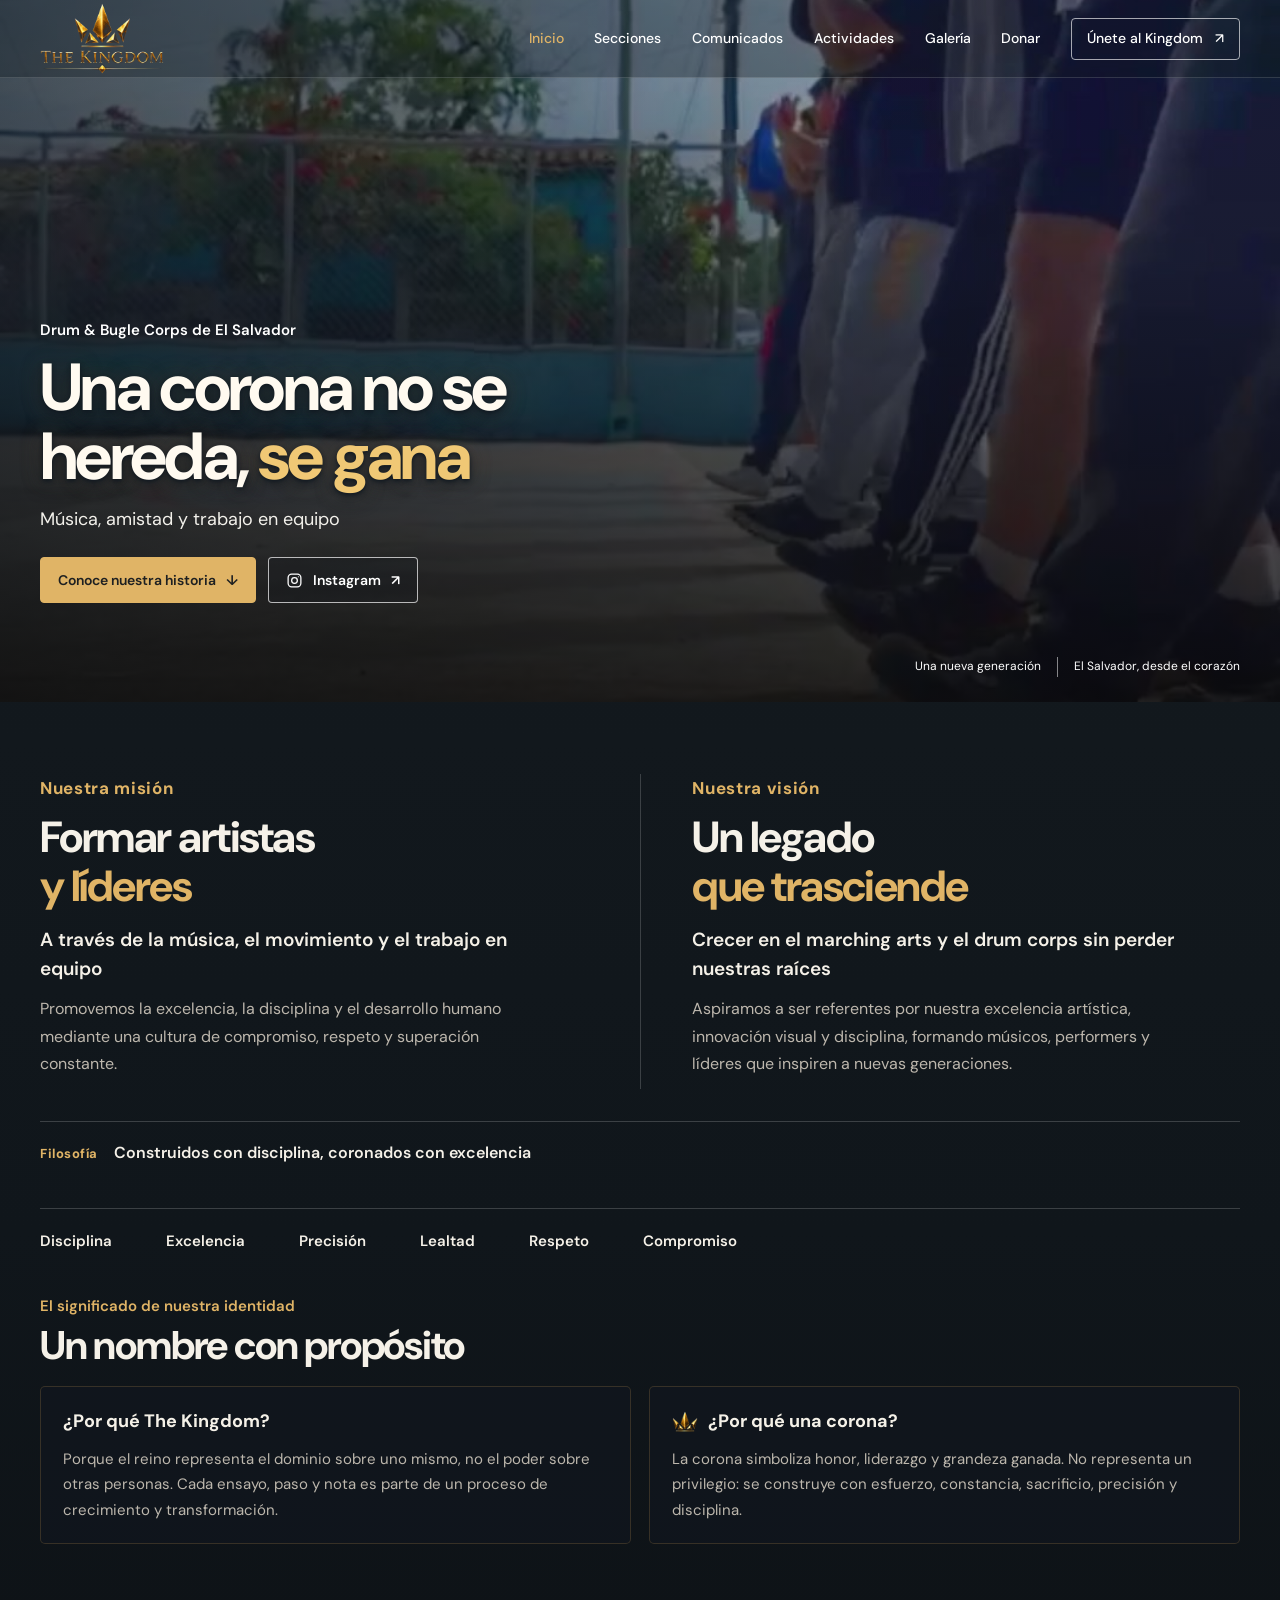
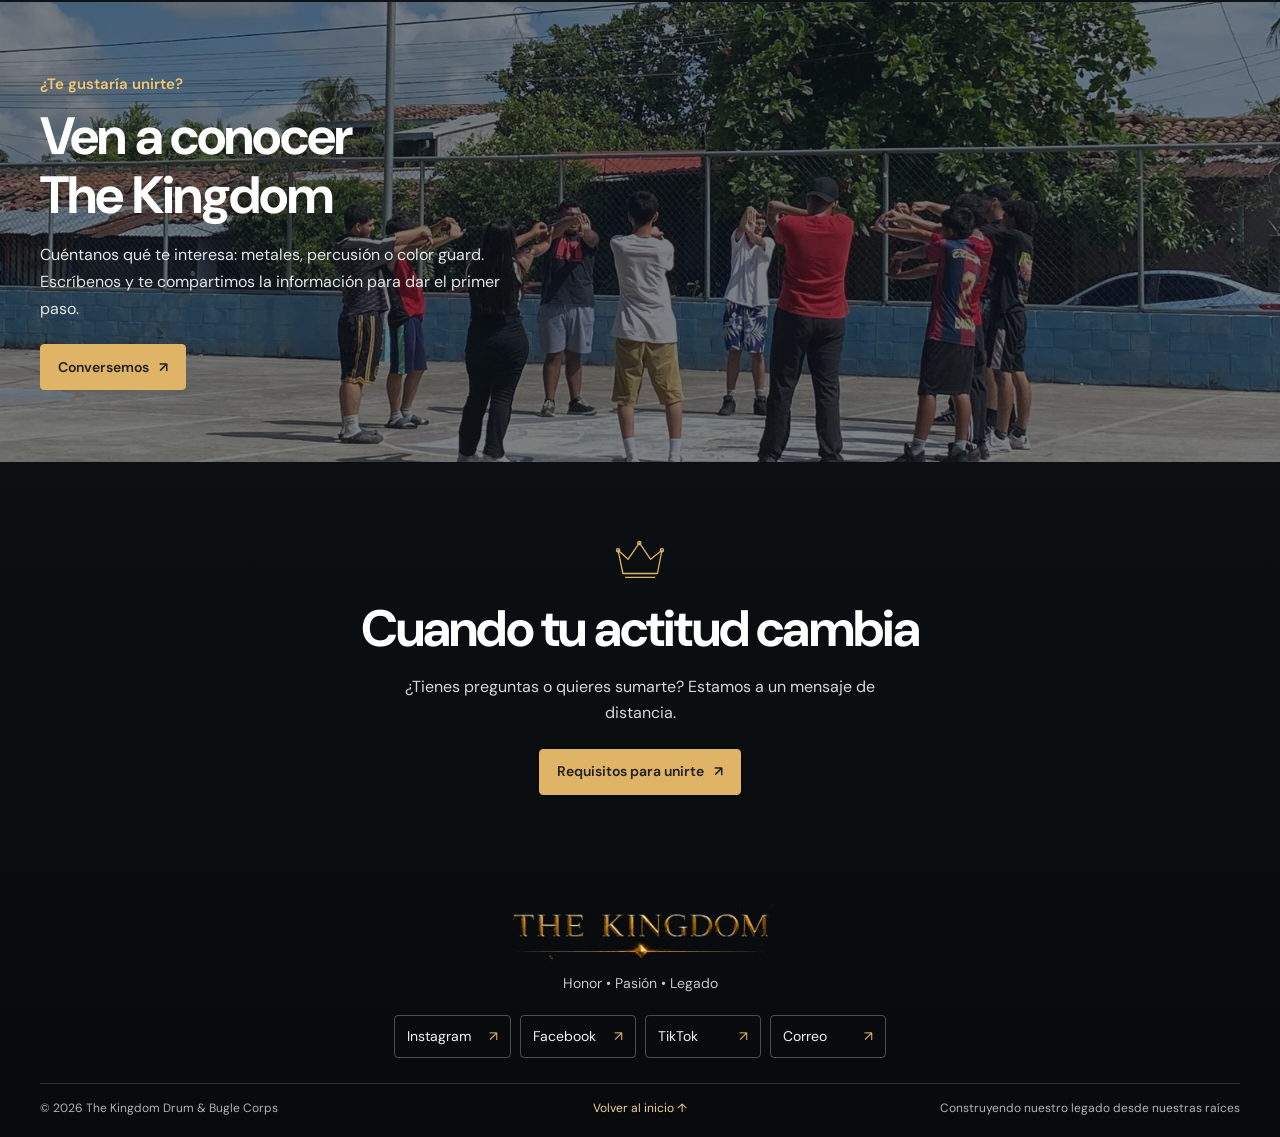
==== index.html @ 38c1a3c1 "Refine homepage mission section and footer alignment" ====
<!doctype html>
<html lang="es">
  <head>
    <meta charset="UTF-8" />
    <meta name="viewport" content="width=device-width, initial-scale=1.0" />
    <meta name="theme-color" content="#111519" />
    <meta name="description" content="The Kingdom Drum & Bugle Corps de El Salvador. Música, disciplina y corazón. Conoce nuestras secciones y únete al movimiento." />
    <title>THE KINGDOM I OFICIAL</title>
    <link rel="canonical" href="https://crech23.github.io/the-kingdom-web/" />
    <meta property="og:type" content="website" />
    <meta property="og:locale" content="es_SV" />
    <meta property="og:site_name" content="THE KINGDOM I OFICIAL" />
    <meta property="og:title" content="THE KINGDOM I OFICIAL" />
    <meta property="og:description" content="The Kingdom Drum &amp; Bugle Corps de El Salvador. Música, disciplina y corazón." />
    <meta property="og:url" content="https://crech23.github.io/the-kingdom-web/" />
    <meta property="og:image" content="https://crech23.github.io/the-kingdom-web/public/images/social-preview.png" />
    <meta property="og:image:width" content="1200" />
    <meta property="og:image:height" content="630" />
    <meta property="og:image:type" content="image/png" />
    <meta property="og:image:alt" content="Logotipo dorado de The Kingdom con su corona" />
    <meta name="twitter:card" content="summary_large_image" />
    <meta name="twitter:title" content="THE KINGDOM I OFICIAL" />
    <meta name="twitter:description" content="The Kingdom Drum &amp; Bugle Corps de El Salvador. Música, disciplina y corazón." />
    <meta name="twitter:image" content="https://crech23.github.io/the-kingdom-web/public/images/social-preview.png" />
    <meta name="twitter:image:alt" content="Logotipo dorado de The Kingdom con su corona" />
    <link rel="preconnect" href="https://fonts.googleapis.com" />
    <link rel="preconnect" href="https://fonts.gstatic.com" crossorigin />
    <link href="https://fonts.googleapis.com/css2?family=DM+Sans:wght@400;500;600;700&display=swap" rel="stylesheet" />
    <link rel="icon" type="image/png" href="public/images/crown-menu-icon.png" />
    <link rel="stylesheet" href="styles.css?v=communications-activities-20261028" />
    <script src="script.js?v=communications-activities-20261028" defer></script>
  </head>
  <body>
    <a class="skip-link" href="#contenido">Saltar al contenido</a>
    <header class="site-header">
      <a class="brand" href="#inicio" aria-label="The Kingdom, inicio">
        <img src="public/images/kingdom-crest.png" alt="Logotipo de The Kingdom con corona dorada" />
      </a>
      <button class="menu-toggle" aria-label="Abrir menú" aria-expanded="false" aria-controls="main-nav">
        <img class="menu-icon" src="public/images/crown-menu-icon.png" alt="" aria-hidden="true" />
      </button>
      <nav class="main-nav" id="main-nav" aria-label="Navegación principal">
        <a href="index.html#inicio" aria-current="page">Inicio</a>
        <a href="secciones.html">Secciones</a>
        <a href="comunicados.html">Comunicados</a>
        <a href="actividades.html">Actividades</a>
        <a href="galeria.html">Galería</a>
        <a href="donar.html">Donar</a>
        <a class="nav-cta" href="unete.html#requisitos">Únete al Kingdom <span aria-hidden="true">↗</span></a>
      </nav>
    </header>

    <main id="contenido">
      <section class="hero" id="inicio" aria-labelledby="hero-title">
        <div class="hero-image" role="img" aria-label="Integrantes de The Kingdom ensayando en formación"></div>
        <video class="hero-video" data-loop-video autoplay muted loop playsinline preload="auto" poster="public/media/tk-intro-poster.jpg" aria-hidden="true">
          <source src="public/media/tk-intro-background.mp4?v=intro-60fps-20261028" type="video/mp4" />
        </video>
        <div class="hero-shade"></div>
        <div class="hero-content">
          <p class="eyebrow">Drum &amp; Bugle Corps de El Salvador</p>
          <h1 id="hero-title">Una corona no se hereda, <span>se gana</span></h1>
          <p class="hero-copy">Música, amistad y trabajo en equipo</p>
          <div class="hero-actions">
            <a class="button button-gold" href="#esencia">Conoce nuestra historia <span aria-hidden="true">↓</span></a>
            <a class="button button-outline button-instagram" href="https://www.instagram.com/thekingdom_es/" target="_blank" rel="noopener noreferrer">
              <svg viewBox="0 0 24 24" aria-hidden="true"><rect x="3" y="3" width="18" height="18" rx="5"/><circle cx="12" cy="12" r="4"/><circle cx="17.5" cy="6.7" r=".8" class="icon-fill"/></svg>
              Instagram <span aria-hidden="true">↗</span>
            </a>
          </div>
        </div>
        <div class="hero-caption"><span>Una nueva generación</span><span>El Salvador, desde el corazón</span></div>
        <a class="scroll-cue" href="#esencia" aria-label="Desplazarse a nuestra esencia"><span></span></a>
      </section>

      <section class="intro section-pad" id="esencia">
        <div class="intro-grid mission-vision-grid">
          <article class="intro-text mission-panel">
            <p class="mission-label">Nuestra misión</p>
            <h2>Formar artistas<br /><span>y líderes</span></h2>
            <p class="lead">A través de la música, el movimiento y el trabajo en equipo</p>
            <p>Promovemos la excelencia, la disciplina y el desarrollo humano mediante una cultura de compromiso, respeto y superación constante.</p>
          </article>
          <article class="intro-text vision-panel">
            <p class="mission-label">Nuestra visión</p>
            <h2>Un legado<br /><span>que trasciende</span></h2>
            <p class="lead">Crecer en el marching arts y el drum corps sin perder nuestras raíces</p>
            <p>Aspiramos a ser referentes por nuestra excelencia artística, innovación visual y disciplina, formando músicos, performers y líderes que inspiren a nuevas generaciones.</p>
          </article>
        </div>
        <p class="intro-philosophy"><span>Filosofía</span> Construidos con disciplina, coronados con excelencia</p>
        <div class="values-strip" aria-label="Valores de The Kingdom">
          <div><strong>Disciplina</strong></div>
          <div><strong>Excelencia</strong></div>
          <div><strong>Precisión</strong></div>
          <div><strong>Lealtad</strong></div>
          <div><strong>Respeto</strong></div>
          <div><strong>Compromiso</strong></div>
        </div>
        <div class="meaning-section">
          <div class="meaning-heading">
            <p class="intro-kicker">El significado de nuestra identidad</p>
            <h2>Un nombre con propósito</h2>
          </div>
          <div class="meaning-grid">
            <article class="meaning-card">
              <h3>¿Por qué The Kingdom?</h3>
              <p>Porque el reino representa el dominio sobre uno mismo, no el poder sobre otras personas. Cada ensayo, paso y nota es parte de un proceso de crecimiento y transformación.</p>
            </article>
            <article class="meaning-card">
              <h3><img src="public/images/crown-menu-icon.png" alt="" aria-hidden="true" /> ¿Por qué una corona?</h3>
              <p>La corona simboliza honor, liderazgo y grandeza ganada. No representa un privilegio: se construye con esfuerzo, constancia, sacrificio, precisión y disciplina.</p>
            </article>
          </div>
        </div>
      </section>

      <section class="season section-pad" id="temporada">
        <div class="season-photo" role="img" aria-label="Integrantes de The Kingdom forman un círculo durante el calentamiento de un ensayo"></div>
        <div class="season-content">
          <p class="season-kicker">¿Te gustaría unirte?</p>
          <h2>Ven a conocer<br />The Kingdom</h2>
          <p>Cuéntanos qué te interesa: metales, percusión o color guard. Escríbenos y te compartimos la información para dar el primer paso.</p>
          <a class="button button-gold" href="https://mail.google.com/mail/?view=cm&amp;fs=1&amp;to=thekingdomdbc@gmail.com&amp;su=Quiero%20conocer%20The%20Kingdom">Conversemos <span aria-hidden="true">↗</span></a>
        </div>
      </section>

      <section class="contact section-pad" id="contacto">
        <svg class="contact-crown" viewBox="0 0 180 150" aria-hidden="true"><path d="M22 48 53 76 88 25l35 51 35-28-14 72H37Z"/><path d="M45 132h91"/><circle cx="22" cy="48" r="5"/><circle cx="88" cy="25" r="5"/><circle cx="158" cy="48" r="5"/></svg>
        <h2>Cuando tu actitud cambia</h2>
        <p>¿Tienes preguntas o quieres sumarte? Estamos a un mensaje de distancia.</p>
        <a class="button button-gold contact-button" href="unete.html">Requisitos para unirte <span aria-hidden="true">↗</span></a>
      </section>
    </main>

    <footer class="site-footer">
      <a class="footer-brand" href="#inicio"><img src="public/images/kingdom-wordmark.png" alt="The Kingdom" /></a>
      <p class="footer-motto">Honor • Pasión • Legado</p>
      <div class="social-links" aria-label="Redes sociales">
        <a class="social-button" href="https://www.instagram.com/thekingdom_es/" target="_blank" rel="noopener noreferrer" aria-label="Instagram de The Kingdom"><span>Instagram</span><span aria-hidden="true">↗</span></a>
        <a class="social-button" href="https://www.facebook.com/profile.php?id=61590365836751" target="_blank" rel="noopener noreferrer" aria-label="Facebook de The Kingdom"><span>Facebook</span><span aria-hidden="true">↗</span></a>
        <a class="social-button" href="https://www.tiktok.com/@the.kingdomc" target="_blank" rel="noopener noreferrer" aria-label="TikTok de The Kingdom"><span>TikTok</span><span aria-hidden="true">↗</span></a>
        <a class="social-button" href="https://mail.google.com/mail/?view=cm&amp;fs=1&amp;to=thekingdomdbc@gmail.com" aria-label="Enviar correo a The Kingdom"><span>Correo</span><span aria-hidden="true">↗</span></a>
      </div>
      <div class="footer-bottom"><span>© <span id="year">2026</span> The Kingdom Drum &amp; Bugle Corps</span><a href="#inicio">Volver al inicio ↑</a><span>Construyendo nuestro legado desde nuestras raíces</span></div>
    </footer>
  </body>
</html>
---- styles.css ----
:root {
  color-scheme: dark;
  --ink: #f5f1e8;
  --navy: #17232e;
  --paper: #10100f;
  --white: #1a1916;
  --gold: #c3954d;
  --gold-dark: #e0b466;
  --muted: #bdb7ad;
  --line: #ffffff2e;
  --body: 'DM Sans', Arial, sans-serif;
  --content: 1200px;
}

* { box-sizing: border-box; }
html { scroll-behavior: smooth; scroll-padding-top: 84px; }
body {
  margin: 0;
  overflow-x: hidden;
  background-color: #0d0d0c;
  background-image: url('public/images/crown-watermark.svg'), linear-gradient(to top, #080a0c 0%, #10161b 55%, #151b20 100%);
  background-repeat: no-repeat, no-repeat;
  background-position: center 48%, center;
  background-size: min(76vw, 780px) auto, 100% 100%;
  background-attachment: fixed, scroll;
  color: var(--ink);
  font: 400 16px/1.65 var(--body);
  -webkit-font-smoothing: antialiased;
}
a { color: inherit; text-decoration: none; }
img, video { display: block; max-width: 100%; }
button, a { -webkit-tap-highlight-color: transparent; }
a:focus-visible, button:focus-visible { outline: 3px solid var(--gold); outline-offset: 4px; }
.skip-link {
  position: absolute; z-index: 100; top: -60px; left: 16px;
  padding: 10px 14px; background: #e0b466; color: #171614;
}
.skip-link:focus { top: 12px; }
.visually-hidden {
  position: absolute; width: 1px; height: 1px; padding: 0; margin: -1px;
  overflow: hidden; clip: rect(0, 0, 0, 0); white-space: nowrap; border: 0;
}
.section-pad { padding-inline: max(24px, calc((100vw - var(--content)) / 2)); }

.site-header {
  position: fixed; z-index: 20; inset: 0 0 auto;
  min-height: 78px; display: flex; align-items: center; justify-content: space-between;
  gap: 28px; padding-inline: max(24px, calc((100vw - var(--content)) / 2));
  color: #fff; border-bottom: 1px solid #ffffff24; background: #10182055;
}
.brand, .footer-brand { display: block; flex: 0 0 auto; }
.brand { width: 124px; }
.footer-brand { width: 270px; max-width: 100%; }
.brand img, .footer-brand img { width: 100%; height: auto; }
@keyframes nav-slide-in {
  from { opacity: 0; filter: blur(2px); transform: translate3d(52px, 0, 0) scale(.99); }
  to { opacity: 1; filter: blur(0); transform: translate3d(0, 0, 0) scale(1); }
}
.main-nav {
  display: flex; align-items: center; gap: clamp(18px, 2.4vw, 32px);
}
.main-nav > a {
  font: 500 14px/1.4 var(--body); color: #fff;
  transition: color .18s ease;
  animation: nav-slide-in .78s cubic-bezier(.22, 1, .36, 1) both;
}
.main-nav > a:nth-child(1) { animation-delay: .42s; }
.main-nav > a:nth-child(2) { animation-delay: .35s; }
.main-nav > a:nth-child(3) { animation-delay: .28s; }
.main-nav > a:nth-child(4) { animation-delay: .21s; }
.main-nav > a:nth-child(5) { animation-delay: .14s; }
.main-nav > a:nth-child(6) { animation-delay: .07s; }
.main-nav > a:nth-child(7) { animation-delay: 0s; }
.main-nav > a:hover { color: #f1d19a; }
.main-nav > a[aria-current="page"] { color: var(--gold-dark); }
.main-nav .nav-cta {
  padding: 10px 15px; border: 1px solid #ffffffa0; border-radius: 4px;
  color: #fff; transition: background .18s ease, color .18s ease;
}
.main-nav .nav-cta:hover { color: #171614; background: #fff; }
.nav-cta span { margin-left: 8px; }
.menu-toggle { display: none; }

.hero {
  position: relative; display: flex; align-items: flex-end; overflow: hidden;
  height: min(78svh, 760px); min-height: 620px; background: #24313a;
  color: #fff; isolation: isolate;
}
.hero-image, .hero-video, .hero-shade { position: absolute; inset: 0; }
.hero-image {
  z-index: -3; background: url('public/media/tk-intro-poster.jpg') center 46% / cover no-repeat;
}
.hero-video { z-index: -2; width: 100%; height: 100%; object-fit: cover; object-position: center 46%; }
.hero-shade {
  z-index: -1;
  background: linear-gradient(to top, #090909dc 0%, #11192072 62%, #11192028 100%),
              linear-gradient(90deg, #1119209e 0%, transparent 82%);
}
.hero-content {
  width: min(var(--content), calc(100% - 48px)); margin: 0 auto 0;
  padding-bottom: clamp(76px, 11vh, 108px); position: relative;
}
.eyebrow, .intro-kicker, .season-kicker {
  margin: 0 0 12px; font-size: 15px; line-height: 1.4; font-weight: 600;
}
.hero h1 {
  max-width: 660px; margin: 0 0 15px; font-size: clamp(46px, 5.2vw, 74px);
  font-weight: 700; line-height: 1.04; letter-spacing: -.04em;
  color: #fffaf0;
  text-shadow: 0 2px 4px #101820, 0 5px 18px #101820d9, 0 0 24px #c3954d35;
}
.hero h1 span { color: #f0c875; }
.hero-copy { max-width: 460px; margin: 0 0 24px; font-size: 18px; line-height: 1.5; color: #f3f1eb; }
.hero-actions { display: flex; align-items: center; flex-wrap: wrap; gap: 12px; }
.button {
  min-height: 46px; display: inline-flex; align-items: center; justify-content: center;
  gap: 10px; padding: 11px 17px; border: 1px solid transparent; border-radius: 4px;
  font: 600 14px/1.2 var(--body); transition: background .18s ease, color .18s ease, border-color .18s ease;
}
.button-gold { color: #1e2021; background: #e0b466; border-color: #e0b466; }
.button-gold:hover { background: #f0ca82; border-color: #f0ca82; }
.button-outline { color: #fff; border-color: #ffffffb0; background: #10182032; }
.button-outline:hover { color: #171614; background: #fff; border-color: #fff; }
.button svg { width: 17px; height: 17px; fill: none; stroke: currentColor; stroke-width: 1.8; stroke-linecap: round; stroke-linejoin: round; }
.button .icon-fill { fill: currentColor; stroke: none; }
.hero-caption {
  position: absolute; right: max(24px, calc((100vw - var(--content)) / 2)); bottom: 25px;
  display: flex; gap: 16px; color: #fff; font-size: 12px;
}
.hero-caption span + span { padding-left: 16px; border-left: 1px solid #ffffff80; }
.scroll-cue { display: none; }

.intro { padding-block: 72px 58px; background: transparent; color: var(--ink); }
.intro-kicker { color: var(--gold-dark); }
.intro-grid.mission-vision-grid {
  grid-template-columns: repeat(2, minmax(0, 1fr)); gap: 0; align-items: start;
  margin-top: 0;
}
.mission-vision-grid .intro-text { max-width: 560px; }
.mission-vision-grid .intro-text:first-child { padding-right: clamp(22px, 4vw, 54px); }
.mission-vision-grid .intro-text + .intro-text {
  padding-left: clamp(22px, 4vw, 54px); border-left: 1px solid var(--line);
}
.intro-text .mission-label {
  margin: 0 0 10px; color: var(--gold-dark); font-size: 17px;
  font-weight: 700; letter-spacing: .04em;
}
.intro .mission-vision-grid h2 {
  margin: 0 0 16px; font-size: clamp(32px, 3.4vw, 46px);
  font-weight: 700; line-height: 1.12; letter-spacing: -.035em;
}
.intro .mission-vision-grid h2 span { color: var(--gold-dark); }
.intro-philosophy {
  max-width: var(--content); margin: 32px auto 0; padding-top: 18px;
  border-top: 1px solid var(--line); color: var(--ink); font-size: 16px; font-weight: 600;
}
.intro-philosophy span {
  margin-right: 12px; color: var(--gold-dark); font-size: 13px;
  font-weight: 700; letter-spacing: .04em;
}
.intro-grid {
  max-width: var(--content); margin: 16px auto 0; display: grid;
  grid-template-columns: 1.1fr .9fr; align-items: center; gap: clamp(36px, 7vw, 92px);
}
.intro h2, .section-heading h2, .season h2, .contact h2 {
  margin: 0; font-size: clamp(34px, 4.1vw, 54px); font-weight: 700;
  line-height: 1.12; letter-spacing: -.035em;
}
.intro h2 span { color: var(--gold-dark); }
.intro-text { max-width: 510px; }
.intro-text p { margin: 0 0 12px; color: var(--muted); font-size: 16px; line-height: 1.7; }
.intro-text p.lead { color: var(--ink); font-size: 19px; font-weight: 600; line-height: 1.5; }
.underlined-link {
  display: inline-flex; gap: 12px; margin-top: 7px; padding-bottom: 4px;
  color: var(--gold-dark); border-bottom: 1px solid #c3954d70; font-size: 14px; font-weight: 600;
}
.values-strip {
  max-width: var(--content); margin: 42px auto 0; padding-top: 20px;
  display: flex; flex-wrap: wrap; gap: 14px 54px; border-top: 1px solid var(--line);
}
.values-strip div { display: flex; align-items: center; }
.values-strip strong { font-size: 15px; font-weight: 600; }

.meaning-section { max-width: var(--content); margin: 42px auto 0; }
.meaning-heading { margin-bottom: 18px; }
.meaning-heading .intro-kicker { margin-bottom: 5px; }
.meaning-heading h2 { margin: 0; font-size: clamp(28px, 3.2vw, 40px); line-height: 1.15; letter-spacing: -.03em; }
.meaning-grid { display: grid; grid-template-columns: repeat(2, minmax(0, 1fr)); gap: 18px; }
.meaning-card {
  min-width: 0; padding: 20px 22px; border: 1px solid #c3954d38;
  border-radius: 5px; background: #11182088;
}
.meaning-card h3 { margin: 0 0 10px; display: flex; align-items: center; gap: 10px; font-size: 18px; }
.meaning-card h3 img { width: 26px; height: 24px; object-fit: contain; }
.meaning-card p { margin: 0; color: var(--muted); font-size: 15px; line-height: 1.7; }

.feature-section { padding-block: 72px 84px; background: transparent; color: var(--ink); }
main.page-interior { padding-top: 78px; }
.section-heading {
  max-width: var(--content); margin: 0 auto 30px; display: flex;
  align-items: end; justify-content: space-between; gap: 40px;
}
.section-heading h2 { color: var(--ink); }
.section-heading h1 {
  margin: 0; color: var(--ink); font-size: clamp(36px, 4.6vw, 58px);
  line-height: 1.08; letter-spacing: -.04em;
}
.section-heading > p { max-width: 430px; margin: 0; color: var(--muted); font-size: 16px; line-height: 1.65; }
.feature-grid {
  max-width: var(--content); margin: 0 auto; display: grid;
  grid-template-columns: repeat(3, minmax(0, 1fr)); gap: 22px; align-items: start;
}
.feature-card {
  min-width: 0; overflow: hidden;
  background: #151513;
  border: 1px solid #c3954d38; border-radius: 5px;
}
.feature-card img { width: 100%; height: auto; aspect-ratio: 1.25; object-fit: cover; }
.feature-card-short img { aspect-ratio: 1.25; }
.feature-card-tall img { object-position: center 66%; }
.feature-card-short img { object-position: center 36%; }
.feature-card-metal img { object-position: center 30%; }
.card-content { padding: 16px 18px 20px; }
.card-label { color: var(--gold-dark); font-size: 14px; font-weight: 700; }
.card-content p { margin: 5px 0 0; color: var(--muted); font-size: 15px; line-height: 1.55; }
.announcement-card {
  max-width: var(--content); margin: 0 auto; padding: clamp(24px, 4vw, 42px);
  display: flex; align-items: center; justify-content: space-between; gap: 28px;
  border: 1px solid #c3954d62; border-radius: 5px;
  background: linear-gradient(135deg, #1a1c1dce, #111519ed);
}
.announcement-card h2 { margin: 0 0 10px; font-size: clamp(24px, 3vw, 32px); line-height: 1.2; }
.announcement-card p:not(.intro-kicker) { max-width: 650px; margin: 0; color: var(--muted); line-height: 1.7; }
.announcement-actions { display: flex; flex: 0 0 auto; flex-wrap: wrap; gap: 10px; }
.activity-cta {
  max-width: var(--content); margin: 30px auto 0; padding-top: 22px;
  display: flex; align-items: center; justify-content: space-between; gap: 20px;
  border-top: 1px solid var(--line);
}
.activity-cta .intro-kicker { margin: 0; }

.season {
  position: relative; min-height: 460px; display: flex; align-items: center;
  overflow: hidden; background: transparent; color: #fff;
}
.season-photo {
  position: absolute; inset: 0;
  background: linear-gradient(#1118208c, #1118208c),
              url('public/media/ensayo-circulo.webp') center 62% / cover no-repeat;
}
.season-content { position: relative; width: min(var(--content), 100%); margin: auto; padding-block: 72px; }
.season-kicker { color: #f0c875; }
.season h2 { max-width: 650px; color: #fff; }
.season-content > p:not(.season-kicker) { max-width: 500px; margin: 16px 0 22px; color: #e3e6e6; font-size: 16px; line-height: 1.7; }

.gallery-section { padding-block: 72px 86px; background: transparent; color: var(--ink); }
.gallery-heading { align-items: end; }
.gallery-links { display: flex; flex-wrap: wrap; gap: 10px; }
.gallery-link { color: var(--ink); border-color: #ffffff70; background: #09090920; }
.gallery-link:hover { color: #171614; background: #e0b466; border-color: #e0b466; }
.gallery-grid {
  max-width: var(--content); margin: 0 auto; display: grid;
  grid-template-columns: repeat(4, minmax(0, 1fr)); gap: 22px;
}
.gallery-item { min-width: 0; margin: 0; }
.gallery-item img, .gallery-item video {
  width: 100%; aspect-ratio: 4 / 5; object-fit: cover; background: #dedbd4;
}
.media-link { position: relative; display: block; overflow: hidden; border-radius: 4px; }
.media-link img, .media-link video {
  transition: transform .65s cubic-bezier(.22, 1, .36, 1);
}
.media-link:hover img, .media-link:hover video { transform: scale(1.035); }
.media-platform {
  position: absolute; left: 12px; bottom: 12px; padding: 6px 9px;
  border-radius: 3px; color: #fff; background: #17232edc; font-size: 12px; font-weight: 600;
}
.gallery-item figcaption { margin-top: 10px; color: var(--muted); font-size: 14px; }
.gallery-item figcaption a { display: flex; justify-content: space-between; gap: 8px; }
.gallery-item figcaption span { color: var(--gold-dark); white-space: nowrap; }

.donation {
  padding-block: 72px 84px;
  color: var(--ink);
}
.donation-heading { align-items: end; }
.donation-heading .intro-kicker { margin-bottom: 8px; }
.donation-heading h2 { max-width: 650px; }
.donation-heading > p { margin-bottom: 4px; }
.donation-card {
  max-width: var(--content); margin: 0 auto; padding: clamp(22px, 4vw, 40px);
  display: grid; grid-template-columns: 1fr .9fr; gap: clamp(28px, 5vw, 64px);
  border: 1px solid #c3954d62; border-radius: 6px;
  background: linear-gradient(135deg, #1a1c1dce, #111519ed);
}
.donation-message h3 { margin: 0 0 12px; font-size: 21px; }
.donation-message p { margin: 0 0 18px; color: var(--muted); line-height: 1.7; }
.donation-actions { display: flex; flex-wrap: wrap; gap: 10px; margin-top: 18px; }
.donation-actions .button { flex: 1 1 190px; }
.donation-email { margin-top: 0; }
.donation-disclosure { margin: 18px 0; border-top: 1px solid var(--line); }
.donation-disclosure summary {
  display: flex; align-items: center; justify-content: space-between; gap: 16px;
  padding: 14px 0; color: var(--gold-dark); font-weight: 700; cursor: pointer; list-style: none;
}
.donation-disclosure summary::-webkit-details-marker { display: none; }
.donation-disclosure summary::after { content: '+'; font-size: 22px; line-height: 1; }
.donation-disclosure[open] summary::after { content: '−'; }
.donation-details { margin: 0; display: grid; gap: 12px; }
.donation-details > div {
  min-width: 0; display: grid; grid-template-columns: minmax(100px, .75fr) 1.25fr;
  align-items: center; gap: 10px; padding-bottom: 12px; border-bottom: 1px solid var(--line);
}
.donation-details dt { color: var(--muted); font-size: 14px; }
.donation-details dd { margin: 0; color: var(--ink); font-weight: 600; overflow-wrap: anywhere; }
.donation-details .donation-account-row { grid-template-columns: 1fr auto; }
.donation-account-row dt { grid-column: 1 / -1; }
.donation-account-row dd { font-size: clamp(19px, 2.2vw, 25px); letter-spacing: .06em; }
.copy-account { min-height: 40px; padding: 9px 12px; font-size: 13px; cursor: pointer; }
.copy-feedback { min-height: 20px; grid-column: 1 / -1; margin: -5px 0 0; color: var(--gold-dark); font-size: 13px; }

.moments { max-width: var(--content); margin: 72px auto 0; }
.moments-heading { margin-inline: 0; }
.moments-heading .intro-kicker { margin-bottom: 8px; }
.moments-grid {
  display: grid;
  grid-template-columns: repeat(3, minmax(0, 1fr));
  gap: 18px;
}
.moments-grid .moment,
.moments-grid .moment-wide,
.moments-grid .moment-cta {
  min-width: 0;
  grid-column: span 1;
  grid-row: auto;
  aspect-ratio: 4 / 5;
}
.moments-grid .moment .media-link { height: 100%; }
.moments-grid .moment img, .moments-grid .moment video {
  width: 100%; height: 100%; aspect-ratio: auto; object-fit: cover; background: #151513;
}
.moment-cta {
  display: flex; flex-direction: column; justify-content: center; align-items: flex-start;
  padding: clamp(20px, 2.4vw, 30px); border: 1px solid #c3954d62; border-radius: 5px;
  background: linear-gradient(145deg, #221c12ee, #111519f2);
}
.moment-cta .intro-kicker { margin-bottom: 8px; }
.moment-cta h3 { margin: 0 0 12px; font-size: clamp(22px, 2.4vw, 28px); line-height: 1.2; letter-spacing: -.02em; }
.moment-cta p:not(.intro-kicker) { margin: 0 0 20px; color: var(--muted); font-size: 15px; line-height: 1.65; }
.media-link[data-lightbox] { cursor: zoom-in; }

.lightbox {
  width: 100%; height: 100%; max-width: none; max-height: none; margin: 0; padding: 0;
  border: 0; background: transparent; color: #fff;
}
.lightbox[open] { display: flex; align-items: center; justify-content: center; }
.lightbox::backdrop { background: #07090bf0; }
.lightbox-figure { margin: 0; padding: 64px 72px 56px; max-width: 100%; text-align: center; }
.lightbox-figure img, .lightbox-figure video {
  max-width: min(92vw, 1200px); max-height: calc(100svh - 150px);
  width: auto; height: auto; margin: 0 auto; border-radius: 4px; background: #000;
}
.lightbox-caption { margin: 14px 0 0; color: var(--muted); font-size: 14px; }
.lightbox-count { color: var(--gold-dark); font-weight: 600; margin-right: 10px; }
.lightbox-btn {
  position: absolute; width: 46px; height: 46px; display: flex; align-items: center; justify-content: center;
  padding: 0; border: 1px solid #ffffff60; border-radius: 4px; color: #fff; background: #10182090;
  font: 500 22px/1 var(--body); cursor: pointer; transition: background .18s ease, color .18s ease;
}
.lightbox-btn:hover { color: #171614; background: #e0b466; border-color: #e0b466; }
.lightbox-close { top: 16px; right: 16px; }
.lightbox-prev { left: 16px; top: 50%; margin-top: -23px; }
.lightbox-next { right: 16px; top: 50%; margin-top: -23px; }
.lightbox-solo .lightbox-prev, .lightbox-solo .lightbox-next { display: none; }
body.lightbox-open { overflow: hidden; }

.join-hero {
  min-height: 540px; display: flex; align-items: center; padding: 150px max(24px, calc((100vw - var(--content)) / 2)) 72px;
  color: #fff; background: linear-gradient(90deg, #0c1015e8 0%, #0c1015a8 58%, #0c101550 100%), url('public/images/hero.webp') center 48% / cover no-repeat;
}
.join-hero-content { width: min(var(--content), 100%); margin-inline: auto; }
.join-hero h1 { max-width: 780px; margin: 0 0 16px; font-size: clamp(48px, 6vw, 76px); line-height: 1.02; letter-spacing: -.045em; text-shadow: 0 3px 16px #000; }
.join-hero h1 span { color: #f0c875; }
.join-hero-content > p:not(.eyebrow) { max-width: 560px; margin: 0 0 24px; color: #f0eee8; font-size: 18px; }
.join-content { padding-block: 72px 84px; }
.join-heading { align-items: end; }
.join-grid { max-width: var(--content); margin: 0 auto; display: grid; grid-template-columns: repeat(2, minmax(0, 1fr)); gap: 20px; }
.join-card { padding: 26px; border: 1px solid #ffffff30; border-radius: 5px; background: #101519a8; }
.join-card-primary { border-color: #c3954d80; background: linear-gradient(145deg, #211c13a8, #111519d9); }
.join-label { margin: 0 0 8px; color: var(--gold-dark); font-size: 13px; font-weight: 700; letter-spacing: .05em; }
.join-card h3 { margin: 0 0 12px; color: var(--ink); font-size: 23px; line-height: 1.2; }
.join-card p:last-child { margin: 0; color: var(--muted); line-height: 1.7; }
.join-policies { max-width: var(--content); margin: 52px auto 0; padding-top: 28px; border-top: 1px solid var(--line); }
.join-policies > h2 { margin: 0 0 22px; color: var(--ink); font-size: clamp(30px, 3.4vw, 42px); line-height: 1.15; }
.policy-grid { display: grid; grid-template-columns: repeat(3, minmax(0, 1fr)); gap: 18px; }
.policy-grid article { padding: 20px; border-left: 2px solid var(--gold); background: #ffffff08; }
.policy-grid h3 { margin: 0 0 8px; font-size: 17px; }
.policy-grid p { margin: 0; color: var(--muted); font-size: 15px; line-height: 1.65; }
.join-next { max-width: var(--content); margin: 54px auto 0; padding: 30px; text-align: center; border: 1px solid #c3954d55; border-radius: 5px; background: linear-gradient(130deg, #1b1a16bd, #101519d9); }
.join-next h2 { margin: 0 0 8px; font-size: clamp(28px, 3.2vw, 38px); }
.join-next p { max-width: 640px; margin: 0 auto 20px; color: var(--muted); }

.contact {
  position: relative; overflow: hidden; padding-block: 72px 76px;
  text-align: center; color: #fff; background: transparent;
}
.contact-crown { width: 58px; height: 50px; display: block; margin: 0 auto 16px; fill: none; stroke: #e0b466; stroke-width: 4; stroke-linecap: round; stroke-linejoin: round; }
.contact h2 { max-width: 780px; margin: 0 auto 16px; color: #fff; font-size: clamp(34px, 4vw, 52px); }
.contact h2 span { color: #e0b466; }
.contact > p { max-width: 500px; margin: 0 auto; color: #d4d9dc; font-size: 16px; }
.contact-button { margin-top: 22px; }
.site-footer { padding: 34px max(24px, calc((100vw - var(--content)) / 2)) 18px; background: transparent; color: #e6e8e9; }
.footer-brand { width: 270px; margin-inline: auto; }
.footer-motto { margin: 8px 0 20px; color: #c4c8ca; font-size: 14px; text-align: center; }
.social-links { display: flex; flex-wrap: wrap; justify-content: center; gap: 9px; padding-bottom: 25px; }
.social-button {
  min-width: 116px; min-height: 42px; padding: 9px 12px; display: inline-flex;
  align-items: center; justify-content: space-between; gap: 18px;
  border: 1px solid #ffffff45; border-radius: 4px; color: #f3f3f0; font-size: 14px;
  transition: background .18s ease, border-color .18s ease;
}
.social-button:hover { background: #ffffff14; border-color: #ffffffa0; }
.social-button span + span { color: #e0b466; }
.footer-bottom {
  display: grid; grid-template-columns: minmax(0, 1fr) auto minmax(0, 1fr);
  align-items: center; gap: 10px 20px;
  padding-top: 15px; border-top: 1px solid #ffffff25; color: #aeb5b9; font-size: 12px;
}
.footer-bottom > :last-child { text-align: right; }
.footer-bottom a { color: #f1d19a; }
.reveal {
  opacity: 0;
  filter: blur(12px);
  transform: translate3d(0, 76px, 0) scale(.86);
  transition:
    opacity .9s cubic-bezier(.16, 1, .3, 1) var(--reveal-delay, 0ms),
    transform 1s cubic-bezier(.16, 1, .3, 1) var(--reveal-delay, 0ms),
    filter .85s cubic-bezier(.16, 1, .3, 1) var(--reveal-delay, 0ms);
}
.reveal.is-visible {
  opacity: 1;
  filter: blur(0);
  transform: translate3d(0, 0, 0) scale(1);
}
.feature-card.reveal,
.gallery-item.reveal,
.meaning-card.reveal,
.join-life-item.reveal {
  transform: perspective(1000px) translate3d(0, 84px, 0) rotateX(16deg) scale(.82);
  transform-origin: center bottom;
}
.feature-card.reveal.is-visible,
.gallery-item.reveal.is-visible,
.meaning-card.reveal.is-visible,
.join-life-item.reveal.is-visible {
  transform: perspective(1000px) translate3d(0, 0, 0) rotateX(0) scale(1);
}
.feature-card.reveal img,
.gallery-item.reveal img,
.gallery-item.reveal video,
.join-life-item.reveal img,
.join-life-item.reveal video {
  clip-path: inset(0 100% 0 0 round 4px);
  filter: saturate(.35) brightness(.58);
  transition:
    clip-path 1.1s cubic-bezier(.16, 1, .3, 1),
    filter .9s cubic-bezier(.16, 1, .3, 1);
}
.feature-card.reveal.is-visible img,
.gallery-item.reveal.is-visible img,
.gallery-item.reveal.is-visible video,
.join-life-item.reveal.is-visible img,
.join-life-item.reveal.is-visible video {
  clip-path: inset(0 0 0 0 round 4px);
  filter: saturate(1) brightness(1);
}
.gallery-item.reveal .media-platform,
.join-life-item.reveal .media-platform {
  opacity: 0;
  transform: translateY(12px);
  transition:
    opacity .45s cubic-bezier(.16, 1, .3, 1) .35s,
    transform .55s cubic-bezier(.16, 1, .3, 1) .35s;
}
.gallery-item.reveal.is-visible .media-platform,
.join-life-item.reveal.is-visible .media-platform {
  opacity: 1;
  transform: translateY(0);
}

@media (max-width: 900px) {
  .site-header { padding-inline: 24px; }
  .main-nav { gap: 15px; }
  .section-pad { padding-inline: 32px; }
  .season-content { width: auto; margin-inline: 0; }
  .gallery-grid, .feature-grid { gap: 16px; }
  .gallery-grid { grid-template-columns: repeat(2, minmax(0, 1fr)); }
  .moments { margin-top: 56px; }
  .moments-grid { grid-template-columns: repeat(2, minmax(0, 1fr)); gap: 16px; }
}
@media (max-width: 700px) {
  html { scroll-padding-top: 68px; }
  .site-header { min-height: 68px; padding-inline: 18px; }
  .brand { width: 106px; }
  .menu-toggle {
    width: 52px; height: 48px; display: flex; align-items: center; justify-content: center;
    padding: 5px; border: 1px solid #d5ad6780; border-radius: 6px;
    background: #101519c9; cursor: pointer; z-index: 2;
  }
  .menu-icon {
    width: 40px; height: 34px; object-fit: contain;
    filter: drop-shadow(0 0 5px #e0b46690);
    transition: transform .2s ease;
  }
  .menu-toggle[aria-expanded='true'] .menu-icon { transform: scale(.9) rotate(-6deg); }
  .main-nav {
    position: absolute; top: 68px; left: 0; right: 0; display: flex; flex-direction: column;
    align-items: stretch; gap: 0; padding: 0 20px; background: #17232ef5;
    max-height: 0; overflow: hidden; transition: max-height .25s ease, padding .25s ease;
  }
  .main-nav.is-open { max-height: 360px; padding: 8px 20px 18px; }
  .main-nav.is-open > a { animation: nav-slide-in .55s cubic-bezier(.22, 1, .36, 1) both; }
  .main-nav.is-open > a:nth-child(1) { animation-delay: .04s; }
  .main-nav.is-open > a:nth-child(2) { animation-delay: .08s; }
  .main-nav.is-open > a:nth-child(3) { animation-delay: .12s; }
  .main-nav.is-open > a:nth-child(4) { animation-delay: .16s; }
  .main-nav.is-open > a:nth-child(5) { animation-delay: .20s; }
  .main-nav.is-open > a:nth-child(6) { animation-delay: .24s; }
  .main-nav.is-open > a:nth-child(7) { animation-delay: .28s; }
  .main-nav > a { padding: 13px 3px; border-bottom: 1px solid #ffffff26; font-size: 14px; }
  .main-nav .nav-cta { padding: 13px 3px; border: 0; border-bottom: 1px solid #ffffff26; border-radius: 0; }
  .hero { height: 76svh; min-height: 610px; max-height: 760px; }
  .hero-content { width: calc(100% - 40px); padding-bottom: 90px; }
  .hero h1 { max-width: 500px; font-size: clamp(43px, 10vw, 64px); line-height: 1.04; }
  .hero-copy { font-size: 16px; }
  .hero-caption { left: 20px; right: 20px; bottom: 20px; justify-content: flex-start; gap: 10px; font-size: 11px; }
  .hero-caption span + span { padding-left: 10px; }
  .section-pad { padding-inline: 22px; }
  main.page-interior { padding-top: 72px; }
  .intro { padding-block: 50px 42px; }
  .intro-grid { grid-template-columns: 1fr; gap: 16px; margin-top: 12px; }
  .intro-grid.mission-vision-grid { grid-template-columns: 1fr; gap: 16px; }
  .mission-vision-grid .intro-text:first-child { padding-right: 0; }
  .mission-vision-grid .intro-text + .intro-text {
    padding: 22px 0 0; border-left: 0; border-top: 1px solid var(--line);
  }
  .intro-grid.mission-vision-grid { margin-top: 0; }
  .intro .mission-vision-grid h2 { font-size: clamp(32px, 8.5vw, 44px); }
  .intro-philosophy { margin-top: 24px; font-size: 15px; }
  .intro-philosophy span { display: block; margin: 0 0 5px; }
  .intro h2, .section-heading h2, .season h2 { font-size: clamp(32px, 8.5vw, 44px); }
  .intro-text p.lead { font-size: 17px; }
  .intro-text p { font-size: 15px; }
  .values-strip { gap: 12px 24px; margin-top: 24px; padding-top: 16px; }
  .values-strip strong { font-size: 14px; }
  .feature-section, .gallery-section { padding-block: 52px 58px; }
  .meaning-section { margin-top: 30px; }
  .meaning-grid { grid-template-columns: 1fr; gap: 12px; }
  .meaning-card { padding: 18px; }
  .section-heading { align-items: flex-start; flex-direction: column; gap: 12px; margin-bottom: 22px; }
  .section-heading h1 { font-size: clamp(34px, 9vw, 46px); }
  .section-heading > p { font-size: 15px; }
  .feature-grid { grid-template-columns: 1fr 1fr; gap: 13px; }
  .feature-card img, .feature-card-short img { aspect-ratio: .95; }
  .feature-card-metal { grid-column: 1 / -1; }
  .feature-card-metal img { aspect-ratio: 1.5; }
  .card-content { padding: 12px 12px 15px; }
  .card-content p { font-size: 13px; }
  .announcement-card { align-items: flex-start; flex-direction: column; gap: 20px; }
  .announcement-actions { width: 100%; }
  .announcement-actions .button { flex: 1 1 120px; }
  .activity-cta { align-items: flex-start; flex-direction: column; gap: 12px; }
  .season { min-height: 0; }
  .season-content { padding-block: 58px; }
  .season-content > p:not(.season-kicker) { font-size: 15px; }
  .join-hero { min-height: 470px; padding: 132px 22px 56px; background-position: 57% center; }
  .join-hero h1 { font-size: clamp(42px, 11vw, 58px); }
  .join-hero-content > p:not(.eyebrow) { font-size: 16px; }
  .join-content { padding-block: 52px 60px; }
  .join-grid, .policy-grid { grid-template-columns: 1fr; gap: 12px; }
  .join-card { padding: 20px; }
  .join-policies { margin-top: 36px; padding-top: 24px; }
  .join-next { margin-top: 36px; padding: 24px 18px; }
  .donation { padding-block: 52px 60px; }
  .donation-card { grid-template-columns: 1fr; gap: 24px; padding: 22px; }
  .donation-heading { gap: 12px; }
  .donation-details > div { grid-template-columns: minmax(90px, .7fr) 1.3fr; }
  .donation-details .donation-account-row { grid-template-columns: 1fr auto; }
  .donation-account-row dd { font-size: 19px; }
  .copy-account { padding-inline: 10px; }
  .gallery-heading { gap: 16px; }
  .gallery-links { width: 100%; }
  .gallery-links .button { flex: 1; }
  .gallery-grid { grid-template-columns: 1fr 1fr; gap: 16px 12px; }
  .moments { margin-top: 44px; }
  .moments-grid { grid-template-columns: repeat(2, minmax(0, 1fr)); gap: 12px; }
  .moments-grid > .moment,
  .moments-grid > .moment-wide { grid-column: span 1; width: auto; justify-self: stretch; }
  .moments-grid > .moment:nth-child(odd):nth-last-child(2) {
    grid-column: 1 / -1; width: calc((100% - 12px) / 2); justify-self: center;
  }
  .moments-grid > .moment-cta { grid-column: 1 / -1; aspect-ratio: auto; }
  .lightbox-figure { padding: 70px 14px 50px; }
  .lightbox-figure img, .lightbox-figure video { max-width: 100%; max-height: calc(100svh - 150px); }
  .lightbox-prev, .lightbox-next { top: auto; bottom: 10px; margin-top: 0; }
  .lightbox-prev { left: 14px; }
  .lightbox-next { right: 14px; }
  .gallery-item img, .gallery-item video { aspect-ratio: 4 / 5; }
  .media-platform { left: 8px; bottom: 8px; padding: 5px 7px; font-size: 11px; }
  .contact { padding-block: 54px 58px; }
  .contact h2 { font-size: clamp(31px, 8vw, 42px); }
  .contact > p { font-size: 15px; }
  .site-footer { padding: 28px 22px 16px; }
  .social-links { gap: 8px; }
  .social-button { min-width: 0; flex: 1 1 calc(50% - 8px); }
  .footer-bottom { display: flex; justify-content: center; text-align: center; font-size: 11px; }
  .footer-bottom span:last-child { width: 100%; }
}
@media (max-width: 380px) {
  .hero h1 { font-size: 41px; }
  .hero-actions { align-items: stretch; flex-direction: column; max-width: 240px; }
  .hero-actions .button { justify-content: space-between; }
  .feature-grid { grid-template-columns: 1fr; }
  .feature-card-metal { grid-column: auto; }
  .feature-card img, .feature-card-short img, .feature-card-metal img { aspect-ratio: 1.2; }
}
@media (prefers-reduced-motion: reduce) {
  html { scroll-behavior: auto; }
  *, *::before, *::after {
    animation-duration: .01ms !important;
    animation-delay: 0ms !important;
    animation-iteration-count: 1 !important;
    transition-duration: .01ms !important;
  }
  .reveal,
  .reveal.is-visible {
    opacity: 1;
    filter: none;
    transform: none;
    transition-delay: 0ms !important;
  }
  .reveal img,
  .reveal video {
    clip-path: none !important;
    filter: none !important;
  }
}
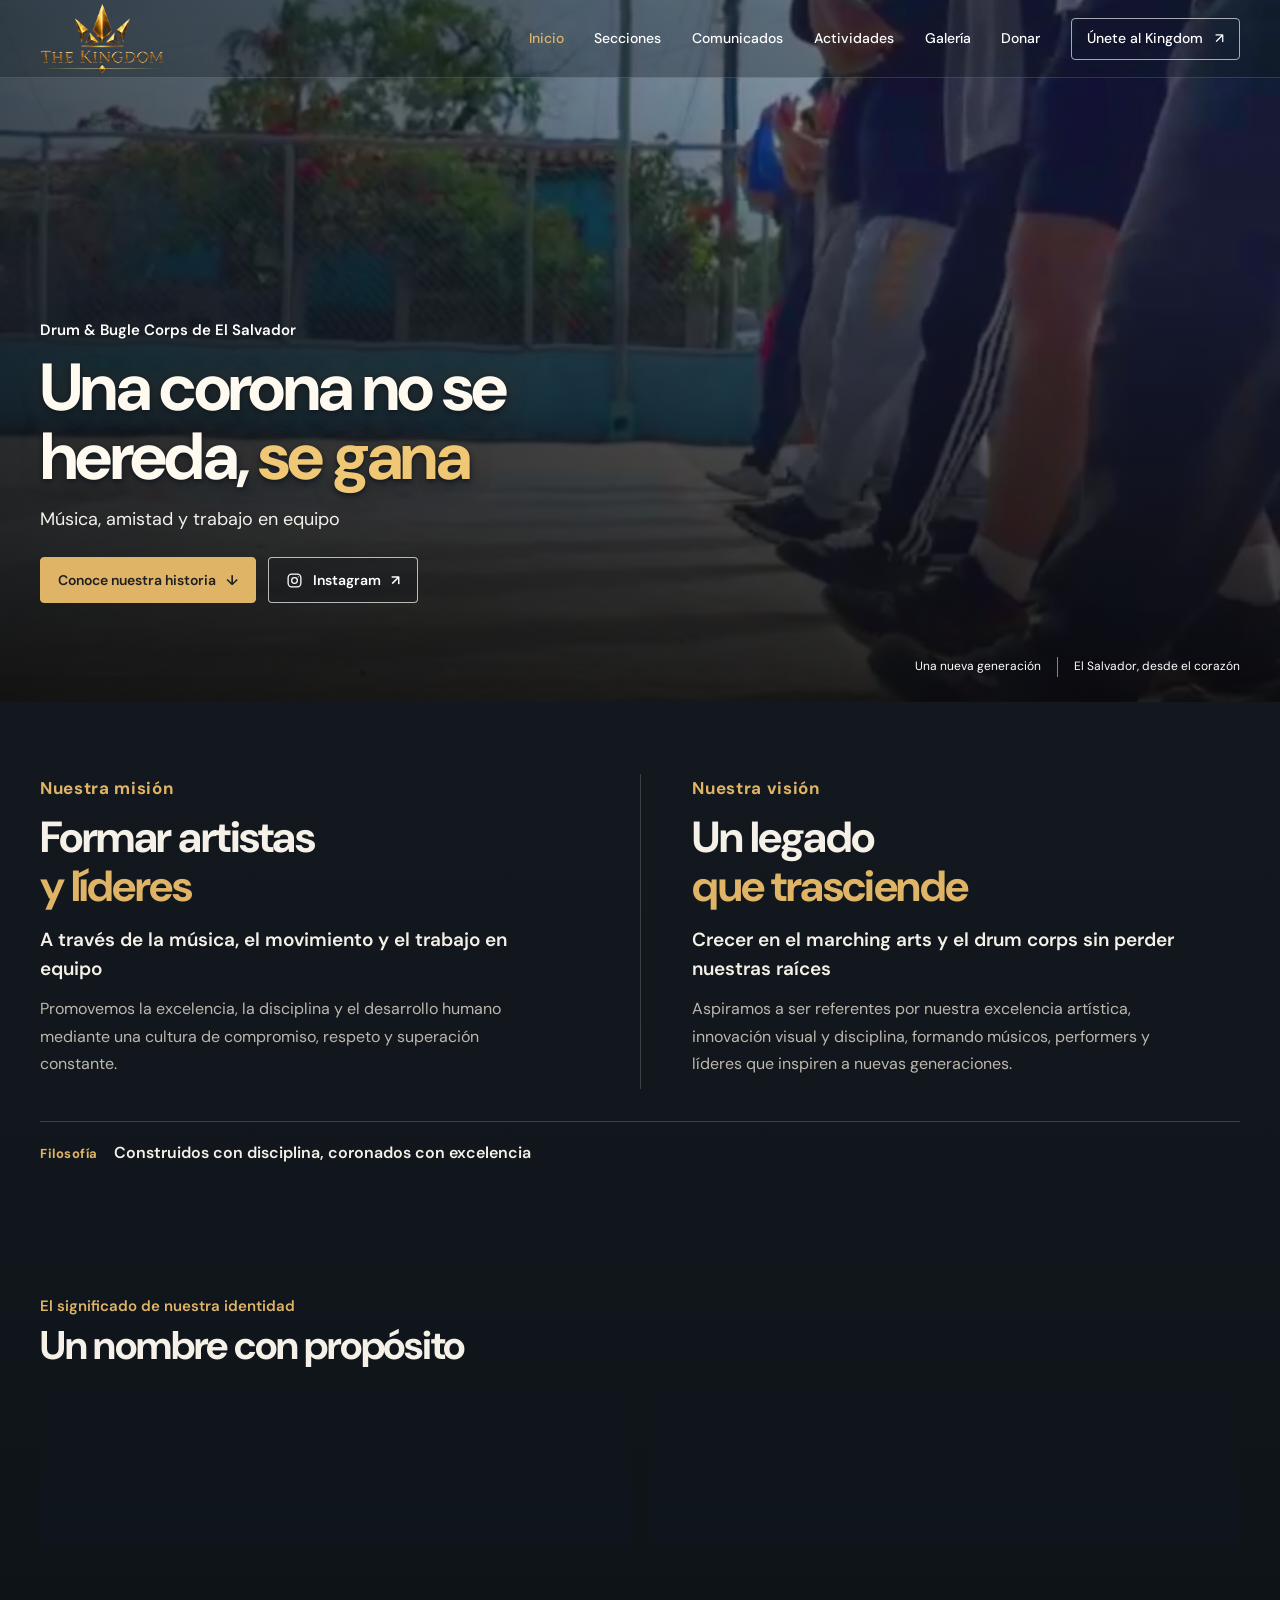
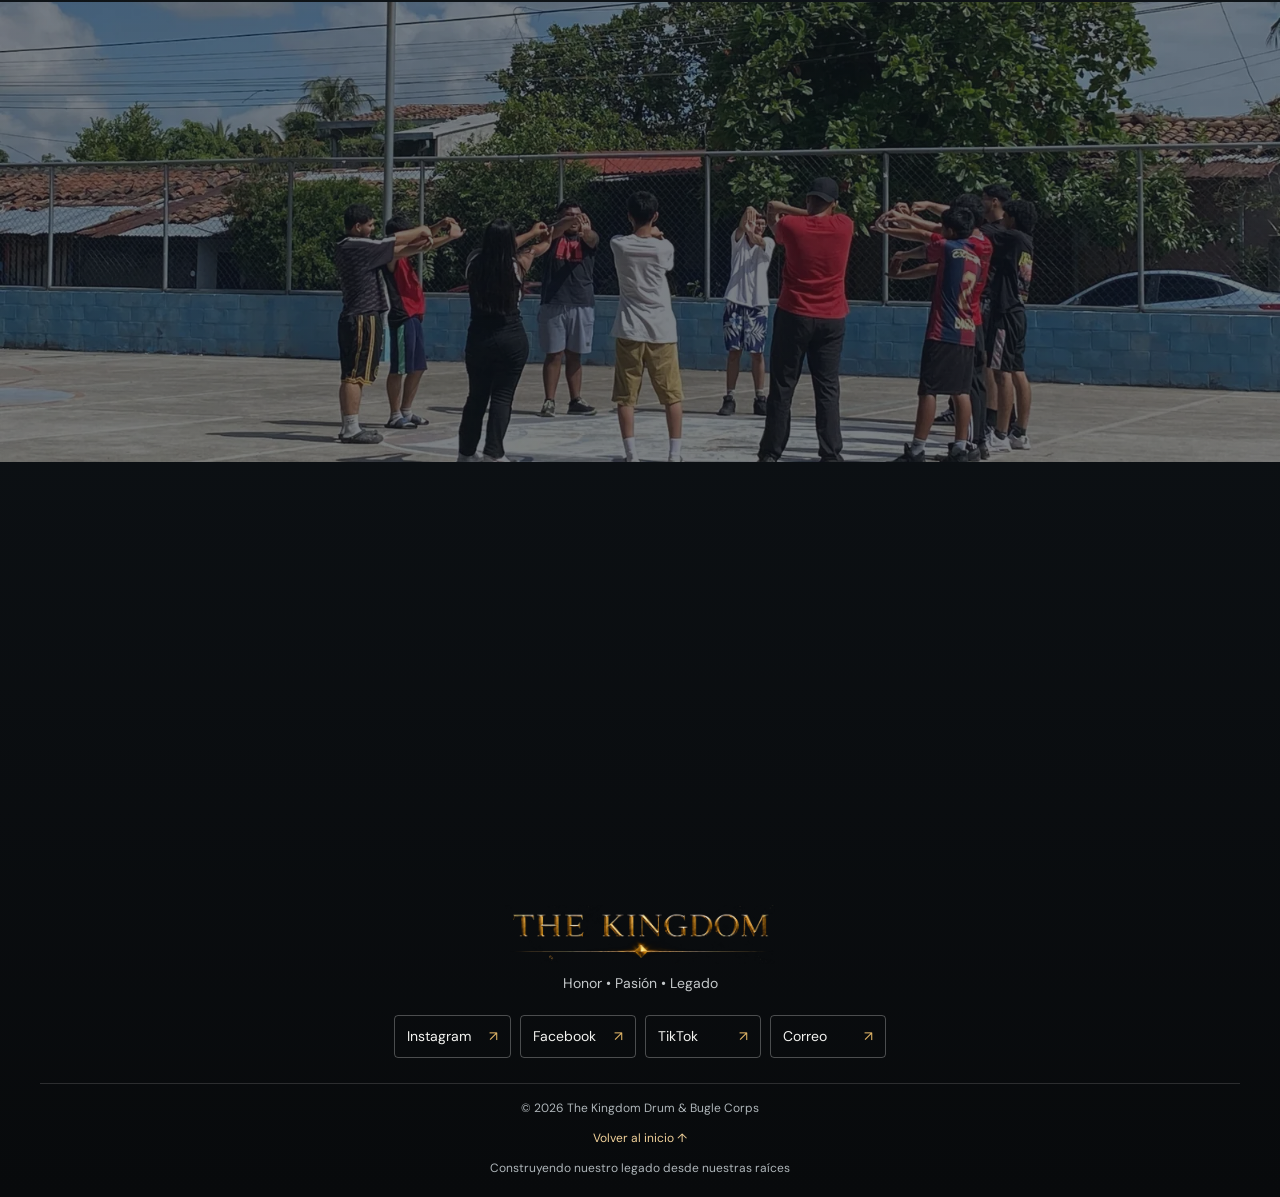
==== commit 02175233: "Center footer content across pages" ====
--- a/index.html
+++ b/index.html
@@ -27,7 +27,7 @@
     <link rel="preconnect" href="https://fonts.gstatic.com" crossorigin />
     <link href="https://fonts.googleapis.com/css2?family=DM+Sans:wght@400;500;600;700&display=swap" rel="stylesheet" />
     <link rel="icon" type="image/png" href="public/images/crown-menu-icon.png" />
-    <link rel="stylesheet" href="styles.css?v=communications-activities-20261028" />
+    <link rel="stylesheet" href="styles.css?v=footer-centered-20261028" />
     <script src="script.js?v=communications-activities-20261028" defer></script>
   </head>
   <body>
--- a/styles.css
+++ b/styles.css
@@ -422,11 +422,11 @@
 .social-button:hover { background: #ffffff14; border-color: #ffffffa0; }
 .social-button span + span { color: #e0b466; }
 .footer-bottom {
-  display: grid; grid-template-columns: minmax(0, 1fr) auto minmax(0, 1fr);
-  align-items: center; gap: 10px 20px;
+  display: flex; flex-direction: column; align-items: center;
+  text-align: center; gap: 10px;
   padding-top: 15px; border-top: 1px solid #ffffff25; color: #aeb5b9; font-size: 12px;
 }
-.footer-bottom > :last-child { text-align: right; }
+.footer-bottom > :last-child { text-align: center; }
 .footer-bottom a { color: #f1d19a; }
 .reveal {
   opacity: 0;
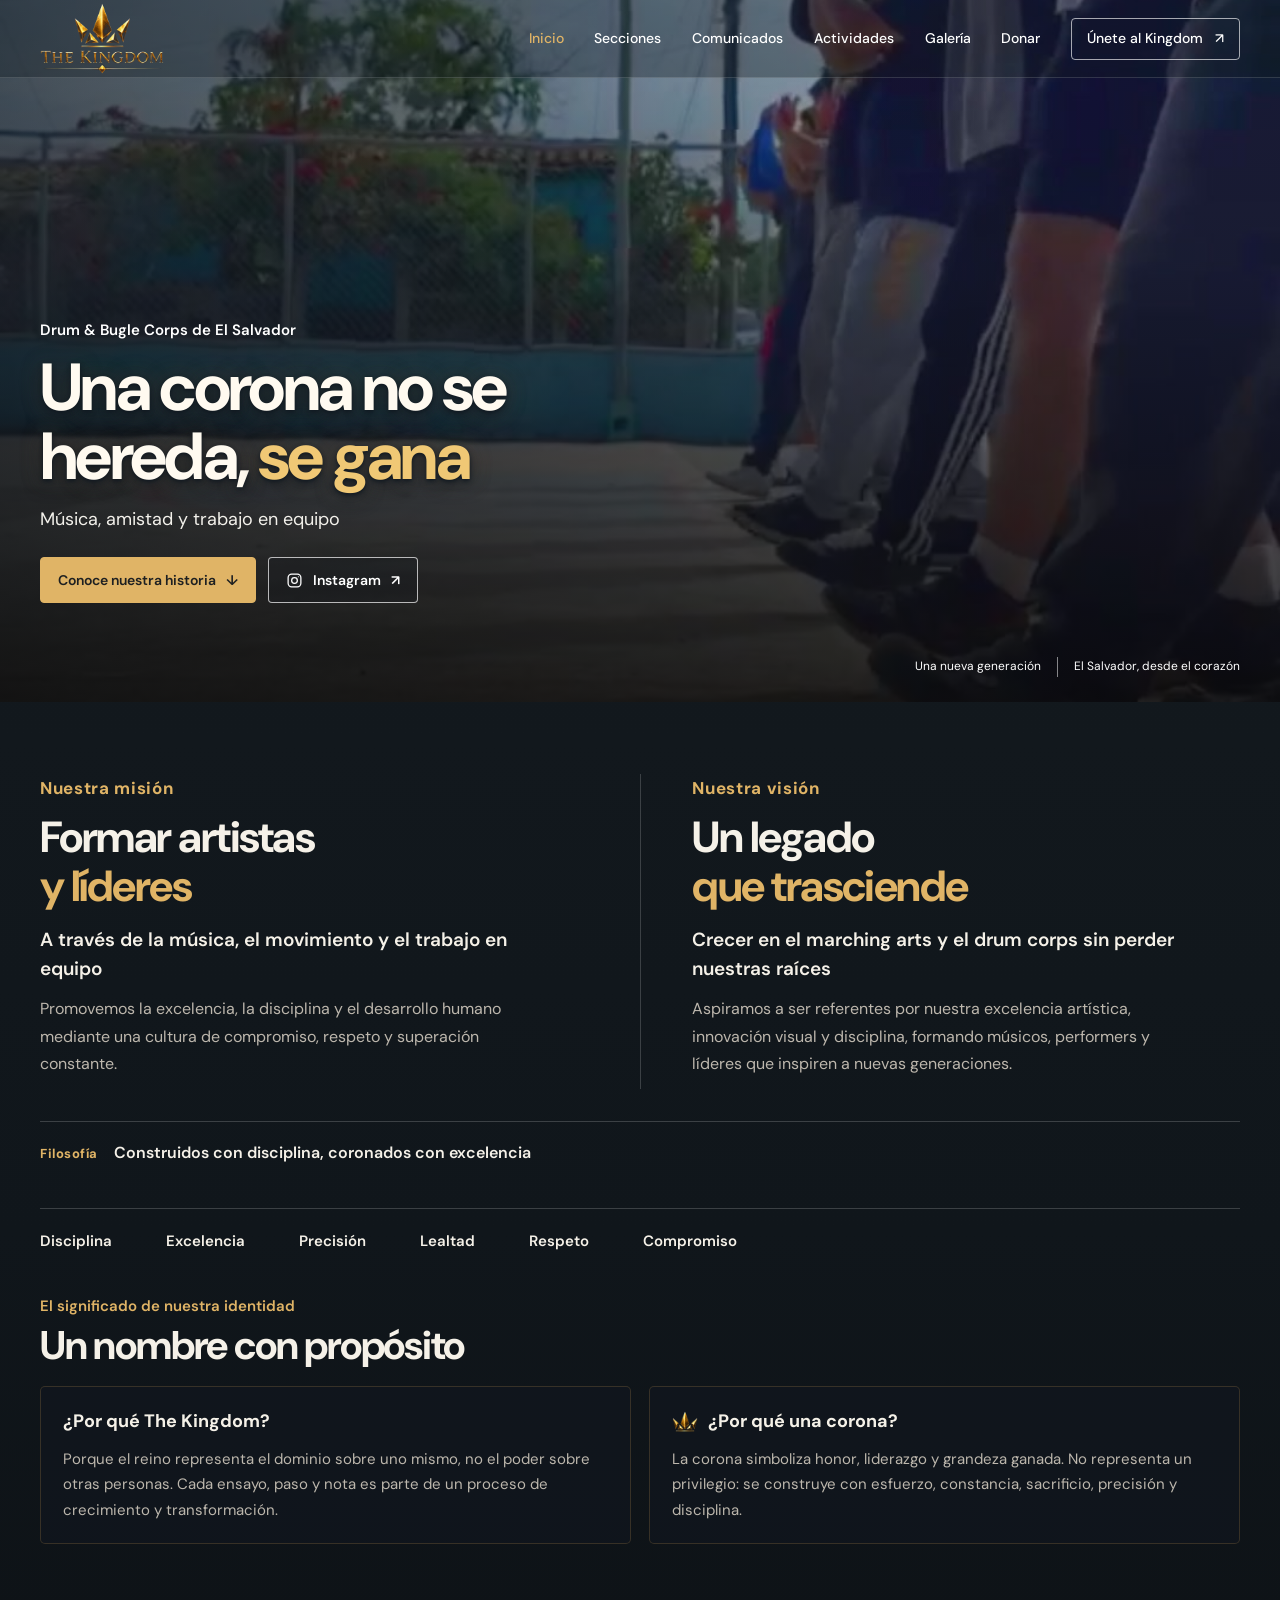
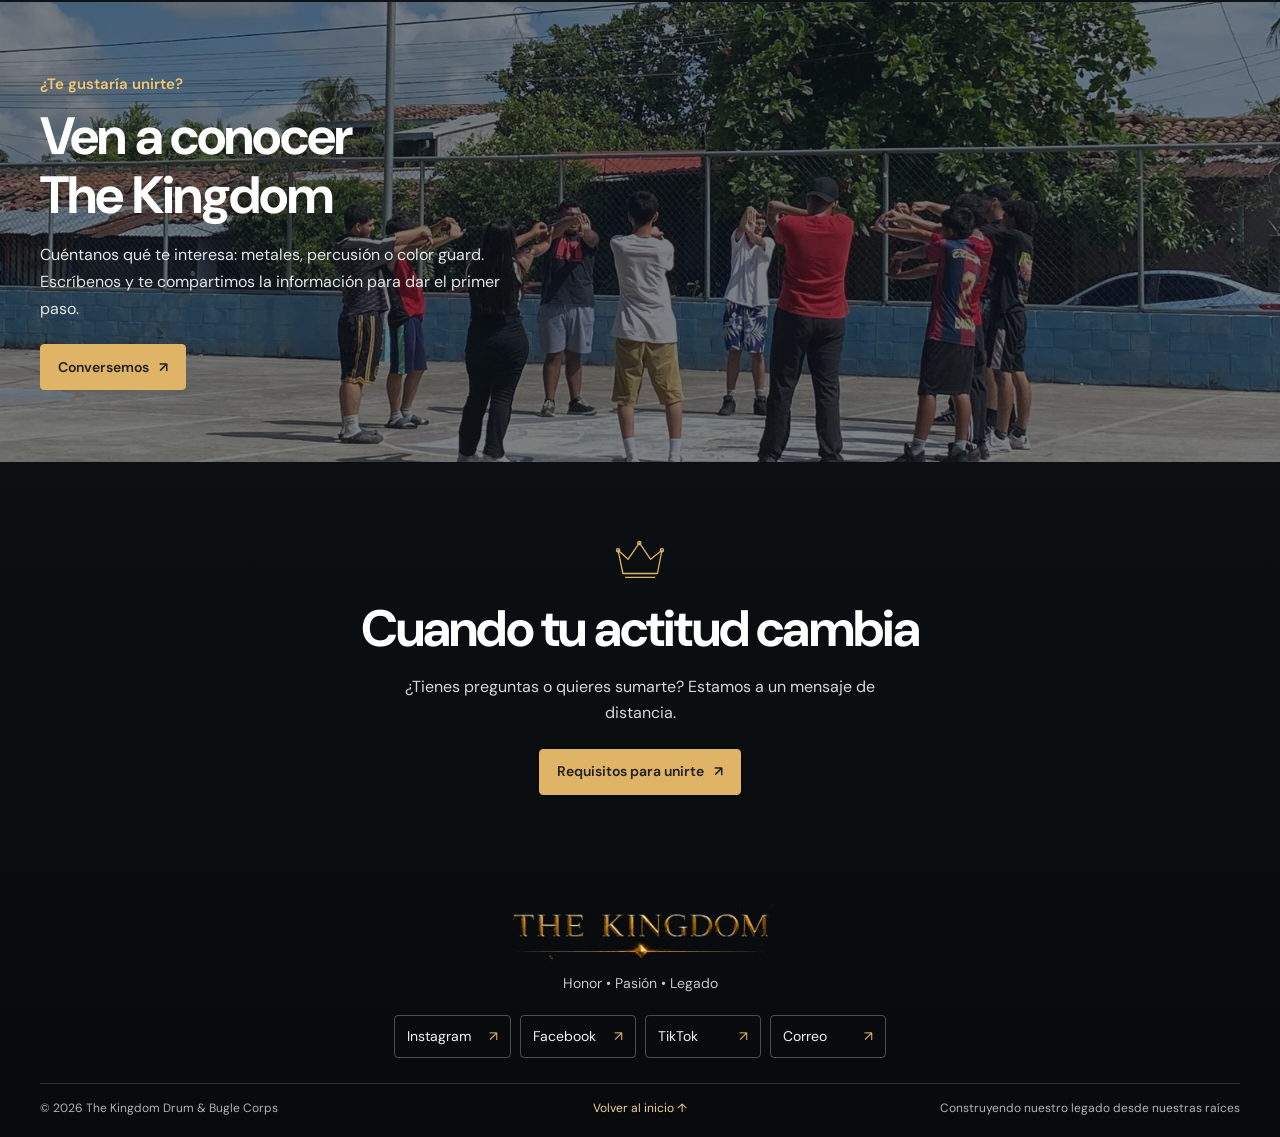
==== commit a16c1a0e: "Keep footer items in row with centered home link" ====
--- a/index.html
+++ b/index.html
@@ -27,7 +27,7 @@
     <link rel="preconnect" href="https://fonts.gstatic.com" crossorigin />
     <link href="https://fonts.googleapis.com/css2?family=DM+Sans:wght@400;500;600;700&display=swap" rel="stylesheet" />
     <link rel="icon" type="image/png" href="public/images/crown-menu-icon.png" />
-    <link rel="stylesheet" href="styles.css?v=footer-centered-20261028" />
+    <link rel="stylesheet" href="styles.css?v=footer-row-20261028" />
     <script src="script.js?v=communications-activities-20261028" defer></script>
   </head>
   <body>
--- a/styles.css
+++ b/styles.css
@@ -422,11 +422,13 @@
 .social-button:hover { background: #ffffff14; border-color: #ffffffa0; }
 .social-button span + span { color: #e0b466; }
 .footer-bottom {
-  display: flex; flex-direction: column; align-items: center;
-  text-align: center; gap: 10px;
+  display: grid; grid-template-columns: minmax(0, 1fr) minmax(0, 1fr) minmax(0, 1fr);
+  align-items: center; gap: 10px 16px;
   padding-top: 15px; border-top: 1px solid #ffffff25; color: #aeb5b9; font-size: 12px;
 }
-.footer-bottom > :last-child { text-align: center; }
+.footer-bottom > :first-child { justify-self: start; text-align: left; }
+.footer-bottom > a { justify-self: center; text-align: center; white-space: nowrap; }
+.footer-bottom > :last-child { justify-self: end; text-align: right; }
 .footer-bottom a { color: #f1d19a; }
 .reveal {
   opacity: 0;
@@ -613,8 +615,9 @@
   .site-footer { padding: 28px 22px 16px; }
   .social-links { gap: 8px; }
   .social-button { min-width: 0; flex: 1 1 calc(50% - 8px); }
-  .footer-bottom { display: flex; justify-content: center; text-align: center; font-size: 11px; }
-  .footer-bottom span:last-child { width: 100%; }
+  .footer-bottom { grid-template-columns: minmax(0, 1fr) auto minmax(0, 1fr); font-size: 11px; }
+  .footer-bottom > :first-child,
+  .footer-bottom > :last-child { justify-self: stretch; text-align: center; }
 }
 @media (max-width: 380px) {
   .hero h1 { font-size: 41px; }
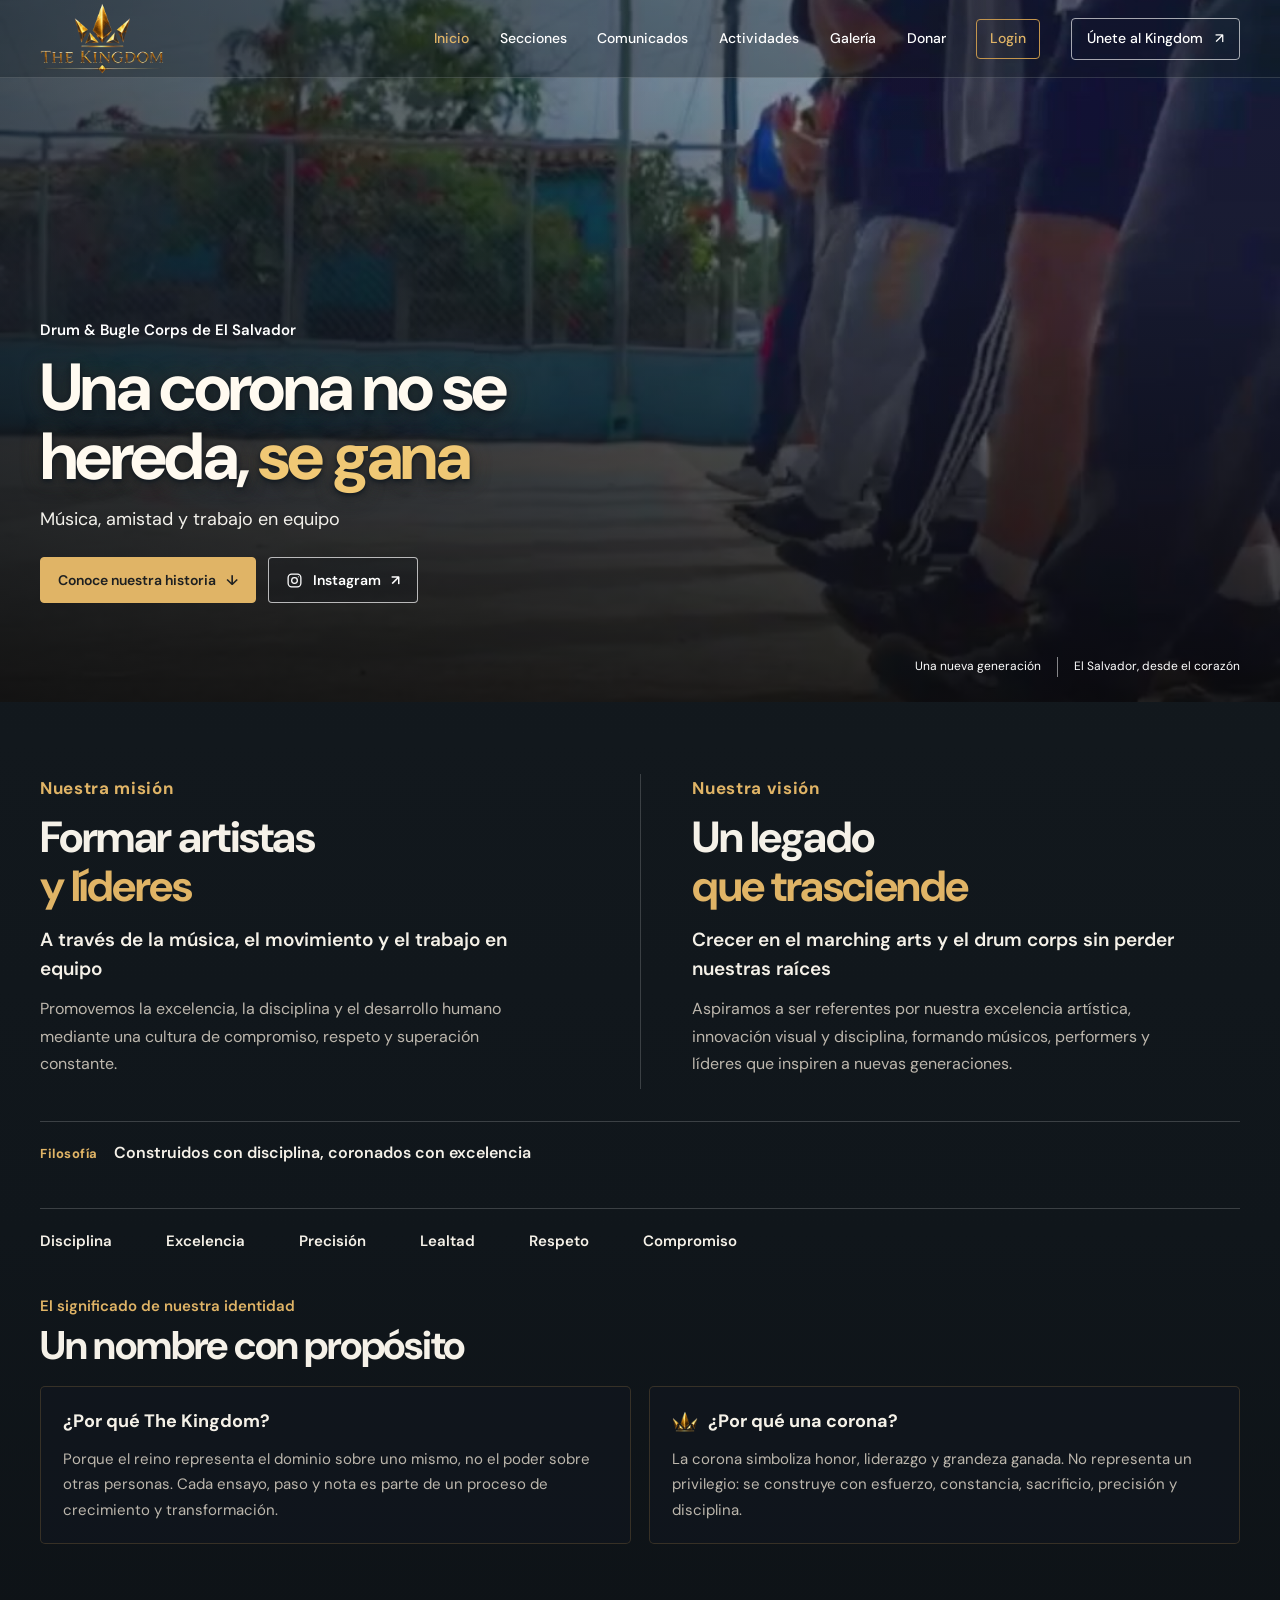
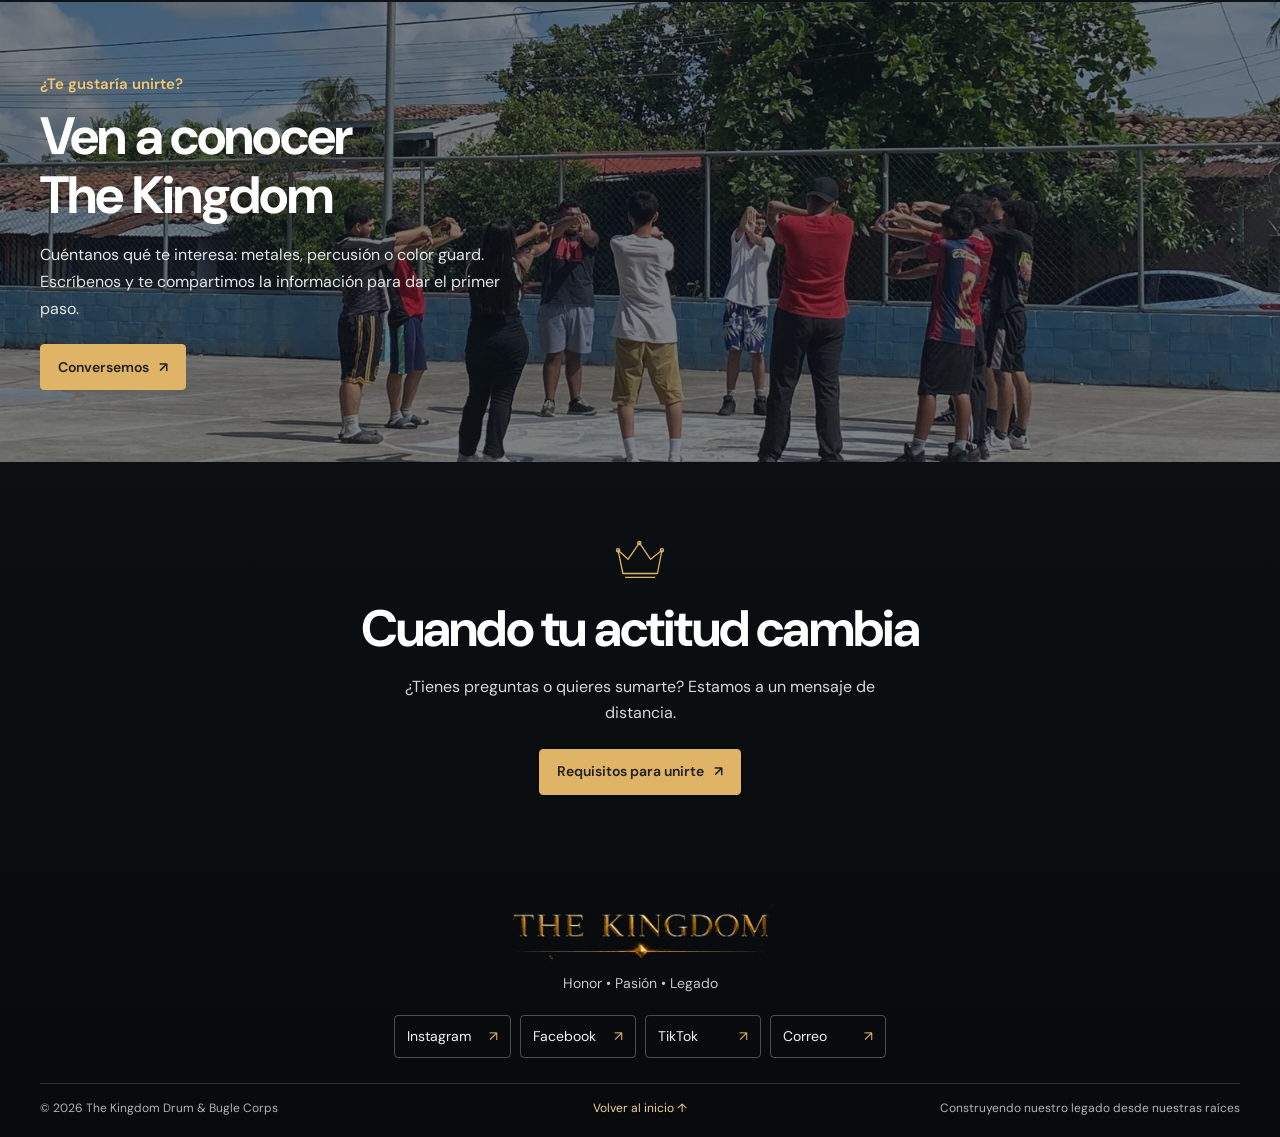
==== commit c9eec3df: "Add admin login link to navigation" ====
--- a/index.html
+++ b/index.html
@@ -27,8 +27,8 @@
     <link rel="preconnect" href="https://fonts.gstatic.com" crossorigin />
     <link href="https://fonts.googleapis.com/css2?family=DM+Sans:wght@400;500;600;700&display=swap" rel="stylesheet" />
     <link rel="icon" type="image/png" href="public/images/crown-menu-icon.png" />
-    <link rel="stylesheet" href="styles.css?v=footer-row-20261028" />
-    <script src="script.js?v=communications-activities-20261028" defer></script>
+    <link rel="stylesheet" href="styles.css?v=menu-login-20261028" />
+    <script src="script.js?v=announcement-post-20261028" defer></script>
   </head>
   <body>
     <a class="skip-link" href="#contenido">Saltar al contenido</a>
@@ -46,6 +46,7 @@
         <a href="actividades.html">Actividades</a>
         <a href="galeria.html">Galería</a>
         <a href="donar.html">Donar</a>
+        <a class="nav-login" href="admin.html">Login</a>
         <a class="nav-cta" href="unete.html#requisitos">Únete al Kingdom <span aria-hidden="true">↗</span></a>
       </nav>
     </header>
--- a/styles.css
+++ b/styles.css
@@ -73,6 +73,11 @@
 .main-nav > a:nth-child(7) { animation-delay: 0s; }
 .main-nav > a:hover { color: #f1d19a; }
 .main-nav > a[aria-current="page"] { color: var(--gold-dark); }
+.main-nav .nav-login {
+  padding: 9px 13px; border: 1px solid #c3954d; border-radius: 4px;
+  color: var(--gold-dark); transition: background .18s ease, color .18s ease;
+}
+.main-nav .nav-login:hover { color: #171614; background: var(--gold-dark); }
 .main-nav .nav-cta {
   padding: 10px 15px; border: 1px solid #ffffffa0; border-radius: 4px;
   color: #fff; transition: background .18s ease, color .18s ease;
@@ -223,15 +228,84 @@
 .card-content { padding: 16px 18px 20px; }
 .card-label { color: var(--gold-dark); font-size: 14px; font-weight: 700; }
 .card-content p { margin: 5px 0 0; color: var(--muted); font-size: 15px; line-height: 1.55; }
-.announcement-card {
-  max-width: var(--content); margin: 0 auto; padding: clamp(24px, 4vw, 42px);
-  display: flex; align-items: center; justify-content: space-between; gap: 28px;
-  border: 1px solid #c3954d62; border-radius: 5px;
-  background: linear-gradient(135deg, #1a1c1dce, #111519ed);
-}
-.announcement-card h2 { margin: 0 0 10px; font-size: clamp(24px, 3vw, 32px); line-height: 1.2; }
-.announcement-card p:not(.intro-kicker) { max-width: 650px; margin: 0; color: var(--muted); line-height: 1.7; }
-.announcement-actions { display: flex; flex: 0 0 auto; flex-wrap: wrap; gap: 10px; }
+.announcement-feed { max-width: 780px; margin: 0 auto; }
+.social-post {
+  overflow: hidden; border: 1px solid #ffffff24; border-radius: 8px;
+  background: linear-gradient(145deg, #181b1d, #111519);
+  box-shadow: 0 18px 48px #00000030;
+}
+.social-post-header { display: flex; align-items: center; gap: 12px; padding: 16px 18px; }
+.social-post-avatar {
+  width: 46px; height: 46px; flex: 0 0 46px; padding: 7px;
+  border: 1px solid #c3954d80; border-radius: 50%; background: #0c1013; object-fit: contain;
+}
+.social-post-author { min-width: 0; }
+.social-post-author h2 { margin: 0; color: var(--ink); font-size: 16px; line-height: 1.25; }
+.social-post-author p { margin: 4px 0 0; color: var(--muted); font-size: 12px; line-height: 1.4; }
+.official-badge {
+  margin-left: auto; padding: 5px 9px; border: 1px solid #c3954d70; border-radius: 999px;
+  color: var(--gold-dark); font-size: 11px; font-weight: 700; letter-spacing: .04em;
+}
+.social-post-caption { margin: 0; padding: 0 18px 17px; color: #e2e4e4; font-size: 15px; line-height: 1.65; }
+.social-post-media { display: block; padding: 12px; border-block: 1px solid #ffffff18; background: #0b0d0f; }
+.social-post-media img { display: block; width: min(100%, 607px); height: auto; margin-inline: auto; border-radius: 3px; }
+.social-post-actions { display: flex; justify-content: space-around; flex-wrap: wrap; gap: 8px; padding: 13px 12px; }
+.social-post-actions a {
+  display: inline-flex; align-items: center; justify-content: center; gap: 8px;
+  min-height: 38px; padding: 7px 12px; border-radius: 4px; color: #e6e8e9;
+  font-size: 13px; transition: color .2s ease, background .2s ease;
+}
+.social-post-actions a:hover { color: var(--gold-dark); background: #ffffff0d; }
+.social-post-actions a span { color: var(--gold-dark); font-size: 17px; }
+.social-post-details { margin: 0; padding: 0 18px 16px; color: var(--muted); font-size: 14px; line-height: 1.65; }
+.social-post-details summary { color: var(--gold-dark); cursor: pointer; font-weight: 600; }
+.social-post-details p { margin: 12px 0 0; white-space: pre-line; }
+.empty-announcements { margin: 0; padding: 30px; border: 1px solid var(--line); color: var(--muted); text-align: center; }
+.admin-page { min-height: 70vh; }
+.admin-notice { max-width: 760px; min-height: 22px; margin: 0 auto 16px; color: var(--gold-dark); text-align: center; }
+.admin-notice.is-error, .admin-list-message.is-error { color: #ff9b91; }
+.admin-card {
+  border: 1px solid #c3954d62; border-radius: 6px;
+  background: linear-gradient(145deg, #181b1d, #111519);
+  box-shadow: 0 18px 48px #00000024;
+}
+.admin-login { max-width: 560px; margin: 0 auto; padding: clamp(22px, 4vw, 36px); display: grid; gap: 12px; }
+.admin-login h2, .admin-manager-heading h2 { margin: 0; font-size: clamp(24px, 3vw, 32px); }
+.admin-login p { margin: 0 0 8px; color: var(--muted); line-height: 1.6; }
+.admin-page label { color: var(--ink); font-size: 14px; font-weight: 600; }
+.admin-page label span { color: var(--muted); font-size: 12px; font-weight: 400; }
+.admin-page input:not([type='checkbox']):not([type='file']),
+.admin-page textarea,
+.admin-page input[type='file'] {
+  width: 100%; min-height: 44px; padding: 11px 12px; border: 1px solid #ffffff36;
+  border-radius: 4px; background: #0d1114; color: var(--ink); font: inherit;
+}
+.admin-page textarea { min-height: 110px; resize: vertical; }
+.admin-page input[type='file'] { padding: 9px; color: var(--muted); }
+.admin-page input:focus, .admin-page textarea:focus { outline: 2px solid #e0b466; outline-offset: 2px; }
+.admin-login .button { justify-self: start; margin-top: 8px; }
+.admin-text-button { justify-self: start; padding: 4px 0; border: 0; background: transparent; color: var(--gold-dark); font: inherit; cursor: pointer; }
+.admin-text-button:hover { color: var(--ink); }
+.admin-manager { max-width: 900px; margin: 0 auto; }
+.admin-manager-heading { display: flex; align-items: center; justify-content: space-between; gap: 20px; margin: 22px 0 18px; }
+.admin-manager-heading .intro-kicker { margin-bottom: 5px; }
+.admin-editor { padding: clamp(20px, 4vw, 34px); display: grid; gap: 11px; scroll-margin-top: 95px; }
+.admin-editor h3 { margin: 0 0 6px; font-size: 22px; }
+.admin-checkbox { display: flex; align-items: center; gap: 10px; margin-top: 4px; }
+.admin-checkbox input { width: 18px; height: 18px; accent-color: var(--gold); }
+.admin-form-actions { display: flex; flex-wrap: wrap; gap: 10px; margin-top: 8px; }
+.admin-post-list { display: grid; gap: 12px; margin-top: 18px; }
+.admin-list-message { margin: 0; padding: 18px 0; color: var(--muted); text-align: center; }
+.admin-post-row { display: flex; align-items: center; justify-content: space-between; gap: 20px; padding: 17px; border: 1px solid var(--line); border-radius: 5px; background: #ffffff06; }
+.admin-post-summary { min-width: 0; }
+.admin-post-summary h3 { margin: 0 0 5px; font-size: 17px; }
+.admin-post-summary p { margin: 0 0 8px; overflow-wrap: anywhere; color: var(--muted); font-size: 14px; line-height: 1.5; }
+.admin-post-state { color: var(--muted); font-size: 12px; }
+.admin-post-state.is-published { color: var(--gold-dark); }
+.admin-row-actions { display: flex; flex: 0 0 auto; gap: 8px; }
+.admin-row-actions .button { min-height: 38px; padding: 8px 11px; font-size: 13px; }
+.admin-delete:hover { border-color: #ff9b91; color: #ffb4ab; }
+.admin-page [hidden] { display: none !important; }
 .activity-cta {
   max-width: var(--content); margin: 30px auto 0; padding-top: 22px;
   display: flex; align-items: center; justify-content: space-between; gap: 20px;
@@ -500,6 +574,31 @@
   .moments { margin-top: 56px; }
   .moments-grid { grid-template-columns: repeat(2, minmax(0, 1fr)); gap: 16px; }
 }
+@media (min-width: 701px) and (max-width: 900px) {
+  .menu-toggle {
+    width: 52px; height: 48px; display: flex; align-items: center; justify-content: center;
+    padding: 5px; border: 1px solid #d5ad6780; border-radius: 6px;
+    background: #101519c9; cursor: pointer; z-index: 2;
+  }
+  .menu-icon { width: 40px; height: 34px; object-fit: contain; filter: drop-shadow(0 0 5px #e0b46690); }
+  .main-nav {
+    position: absolute; top: 78px; left: 0; right: 0; display: flex; flex-direction: column;
+    align-items: stretch; gap: 0; padding: 0 24px; background: #17232ef5;
+    max-height: 0; overflow: hidden; transition: max-height .25s ease, padding .25s ease;
+  }
+  .main-nav.is-open { max-height: 420px; padding: 8px 24px 18px; }
+  .main-nav.is-open > a { animation: nav-slide-in .55s cubic-bezier(.22, 1, .36, 1) both; }
+  .main-nav.is-open > a:nth-child(1) { animation-delay: .04s; }
+  .main-nav.is-open > a:nth-child(2) { animation-delay: .08s; }
+  .main-nav.is-open > a:nth-child(3) { animation-delay: .12s; }
+  .main-nav.is-open > a:nth-child(4) { animation-delay: .16s; }
+  .main-nav.is-open > a:nth-child(5) { animation-delay: .20s; }
+  .main-nav.is-open > a:nth-child(6) { animation-delay: .24s; }
+  .main-nav.is-open > a:nth-child(7) { animation-delay: .28s; }
+  .main-nav.is-open > a:nth-child(8) { animation-delay: .32s; }
+  .main-nav > a { padding: 13px 3px; border-bottom: 1px solid #ffffff26; font-size: 14px; }
+  .main-nav .nav-login, .main-nav .nav-cta { padding: 13px 3px; border: 0; border-bottom: 1px solid #ffffff26; border-radius: 0; }
+}
 @media (max-width: 700px) {
   html { scroll-padding-top: 68px; }
   .site-header { min-height: 68px; padding-inline: 18px; }
@@ -520,7 +619,7 @@
     align-items: stretch; gap: 0; padding: 0 20px; background: #17232ef5;
     max-height: 0; overflow: hidden; transition: max-height .25s ease, padding .25s ease;
   }
-  .main-nav.is-open { max-height: 360px; padding: 8px 20px 18px; }
+  .main-nav.is-open { max-height: 420px; padding: 8px 20px 18px; }
   .main-nav.is-open > a { animation: nav-slide-in .55s cubic-bezier(.22, 1, .36, 1) both; }
   .main-nav.is-open > a:nth-child(1) { animation-delay: .04s; }
   .main-nav.is-open > a:nth-child(2) { animation-delay: .08s; }
@@ -529,7 +628,9 @@
   .main-nav.is-open > a:nth-child(5) { animation-delay: .20s; }
   .main-nav.is-open > a:nth-child(6) { animation-delay: .24s; }
   .main-nav.is-open > a:nth-child(7) { animation-delay: .28s; }
+  .main-nav.is-open > a:nth-child(8) { animation-delay: .32s; }
   .main-nav > a { padding: 13px 3px; border-bottom: 1px solid #ffffff26; font-size: 14px; }
+  .main-nav .nav-login { padding: 13px 3px; border: 0; border-bottom: 1px solid #ffffff26; border-radius: 0; }
   .main-nav .nav-cta { padding: 13px 3px; border: 0; border-bottom: 1px solid #ffffff26; border-radius: 0; }
   .hero { height: 76svh; min-height: 610px; max-height: 760px; }
   .hero-content { width: calc(100% - 40px); padding-bottom: 90px; }
@@ -568,9 +669,16 @@
   .feature-card-metal img { aspect-ratio: 1.5; }
   .card-content { padding: 12px 12px 15px; }
   .card-content p { font-size: 13px; }
-  .announcement-card { align-items: flex-start; flex-direction: column; gap: 20px; }
-  .announcement-actions { width: 100%; }
-  .announcement-actions .button { flex: 1 1 120px; }
+  .social-post-header { padding: 14px; }
+  .social-post-caption { padding-inline: 14px; font-size: 14px; }
+  .social-post-media { padding: 8px; }
+  .social-post-actions { justify-content: space-between; padding-inline: 6px; }
+  .social-post-actions a { flex: 1 1 auto; padding-inline: 8px; font-size: 12px; }
+  .social-post-details { padding-inline: 14px; }
+  .admin-manager-heading { align-items: flex-start; flex-direction: column; gap: 12px; }
+  .admin-post-row { align-items: flex-start; flex-direction: column; gap: 14px; }
+  .admin-row-actions { width: 100%; }
+  .admin-row-actions .button { flex: 1; }
   .activity-cta { align-items: flex-start; flex-direction: column; gap: 12px; }
   .season { min-height: 0; }
   .season-content { padding-block: 58px; }
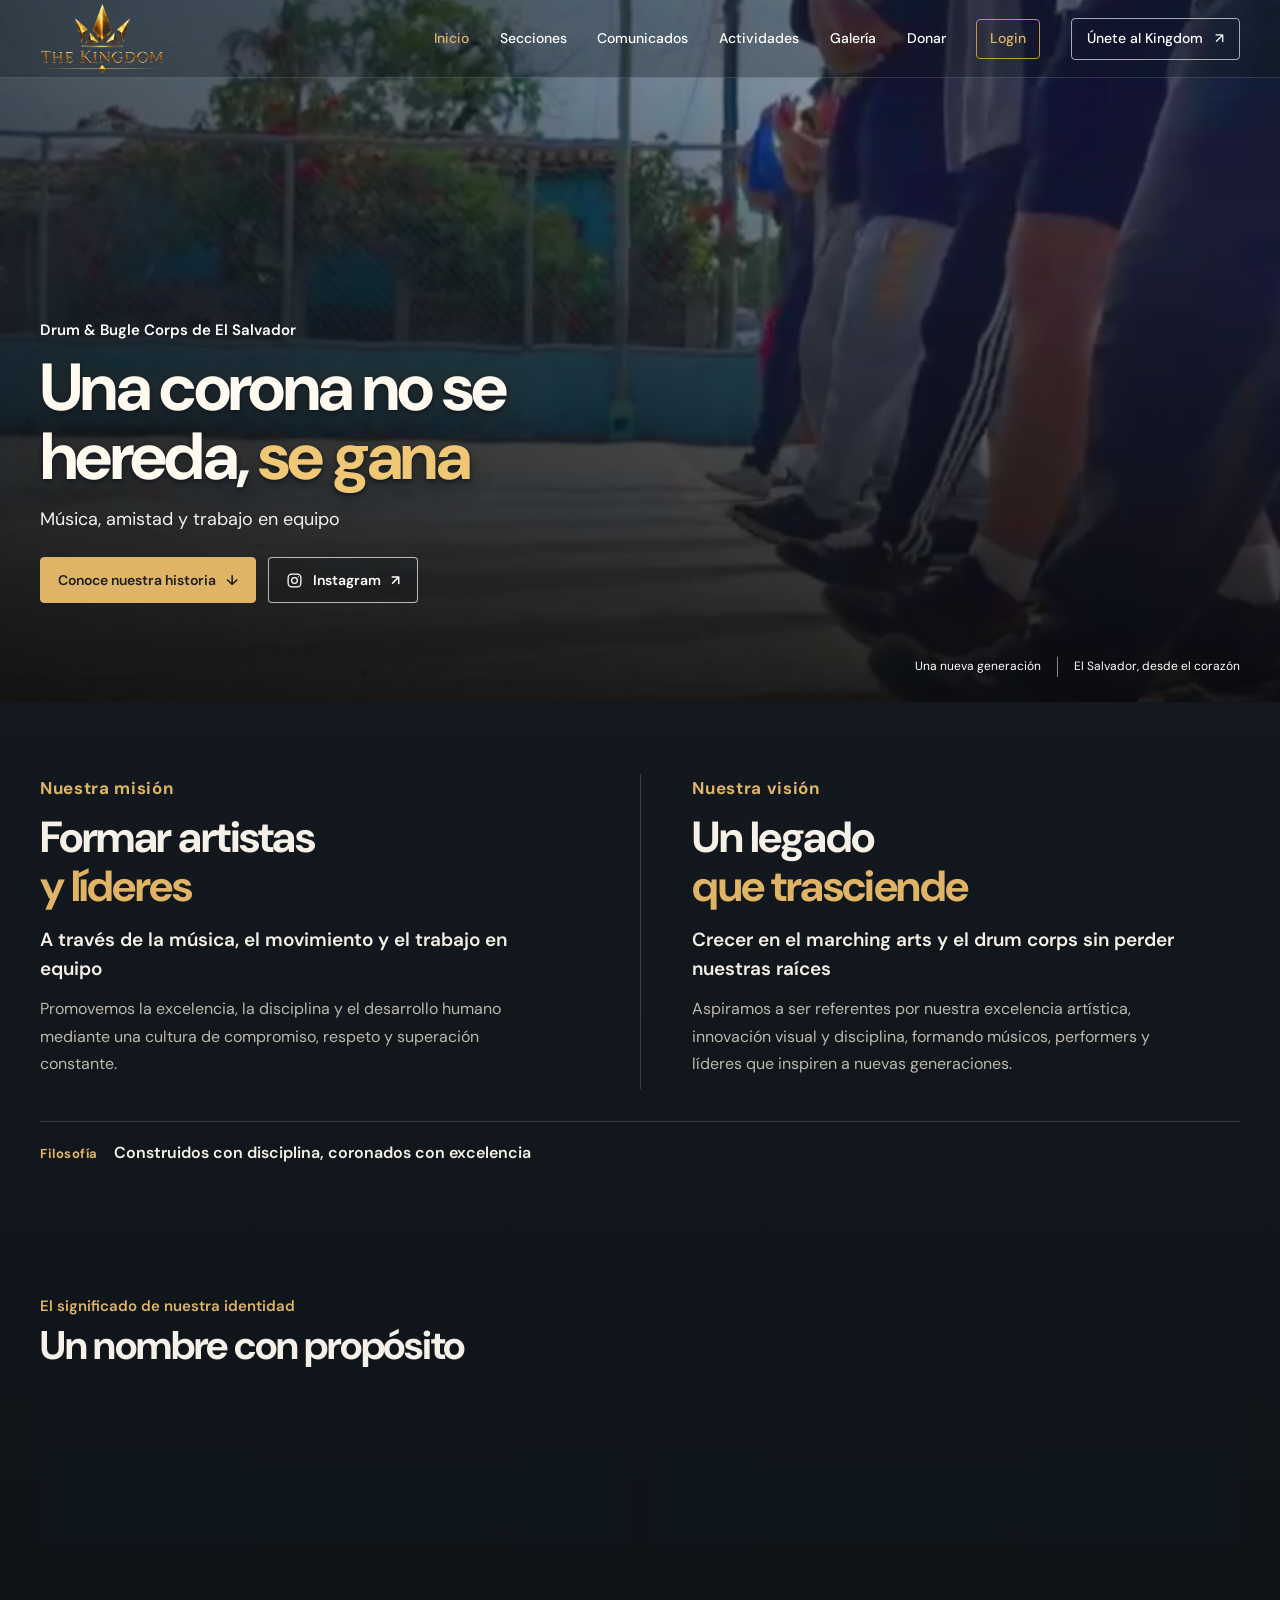
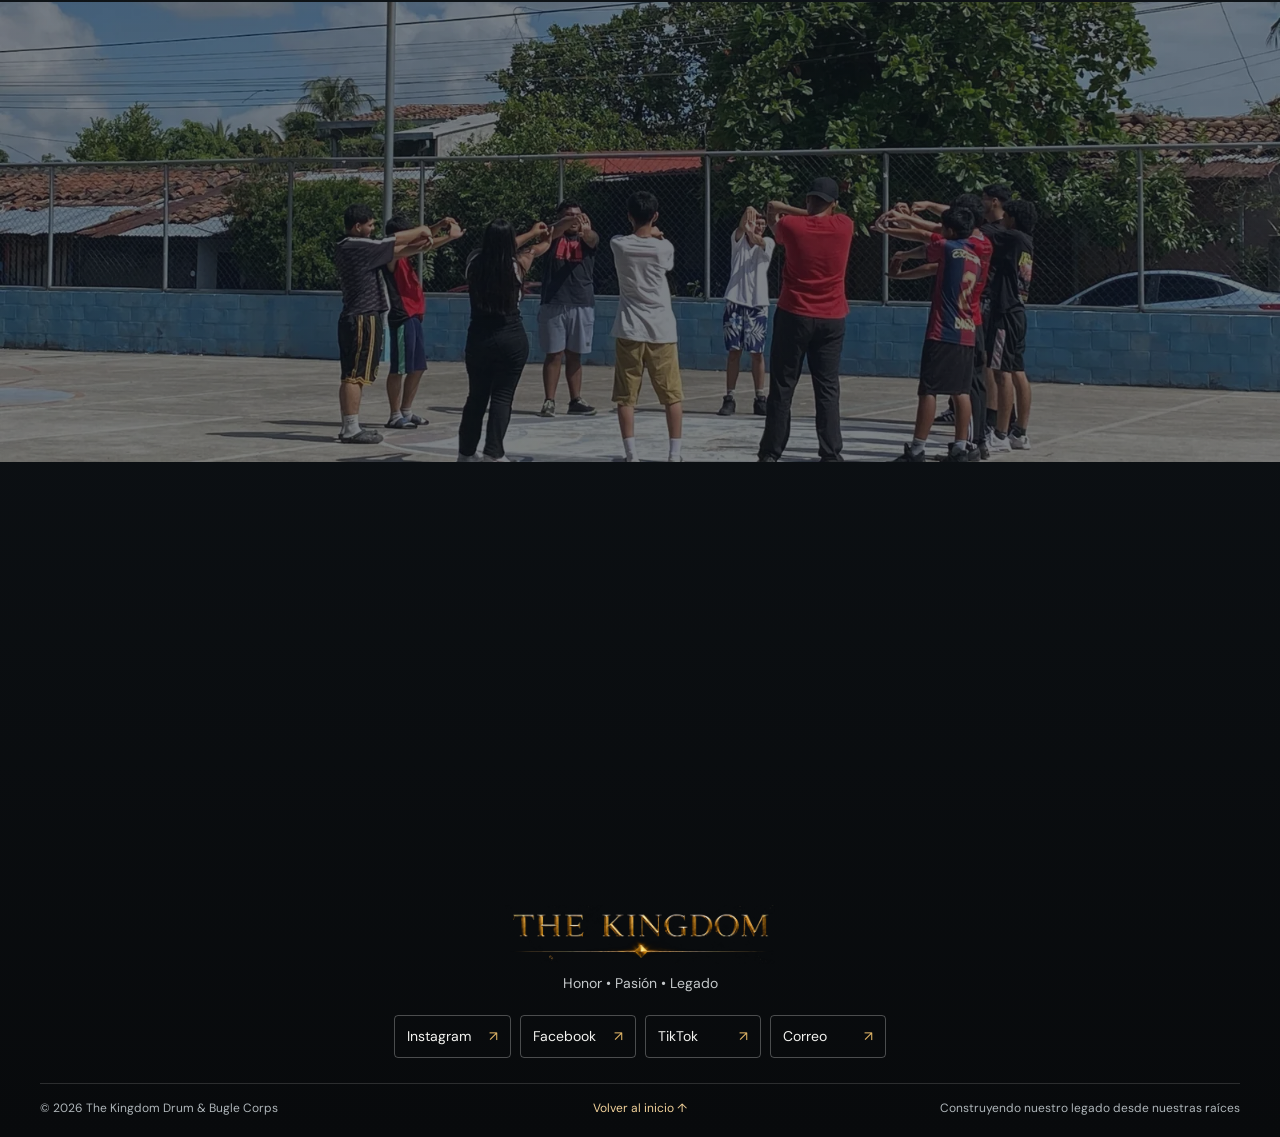
==== commit 34a4da39: "Move communications editing behind admin session" ====
--- a/index.html
+++ b/index.html
@@ -27,8 +27,9 @@
     <link rel="preconnect" href="https://fonts.gstatic.com" crossorigin />
     <link href="https://fonts.googleapis.com/css2?family=DM+Sans:wght@400;500;600;700&display=swap" rel="stylesheet" />
     <link rel="icon" type="image/png" href="public/images/crown-menu-icon.png" />
-    <link rel="stylesheet" href="styles.css?v=menu-login-20261028" />
+    <link rel="stylesheet" href="styles.css?v=admin-tools-20261028" />
     <script src="script.js?v=announcement-post-20261028" defer></script>
+    <script src="public/js/admin-session.js?v=admin-session-20261028" defer></script>
   </head>
   <body>
     <a class="skip-link" href="#contenido">Saltar al contenido</a>
--- a/styles.css
+++ b/styles.css
@@ -78,6 +78,7 @@
   color: var(--gold-dark); transition: background .18s ease, color .18s ease;
 }
 .main-nav .nav-login:hover { color: #171614; background: var(--gold-dark); }
+.main-nav .nav-login.is-signed-in { background: #c3954d26; }
 .main-nav .nav-cta {
   padding: 10px 15px; border: 1px solid #ffffffa0; border-radius: 4px;
   color: #fff; transition: background .18s ease, color .18s ease;
@@ -287,6 +288,7 @@
 .admin-text-button { justify-self: start; padding: 4px 0; border: 0; background: transparent; color: var(--gold-dark); font: inherit; cursor: pointer; }
 .admin-text-button:hover { color: var(--ink); }
 .admin-manager { max-width: 900px; margin: 0 auto; }
+.announcement-admin-tools { margin-block: 20px 44px; }
 .admin-manager-heading { display: flex; align-items: center; justify-content: space-between; gap: 20px; margin: 22px 0 18px; }
 .admin-manager-heading .intro-kicker { margin-bottom: 5px; }
 .admin-editor { padding: clamp(20px, 4vw, 34px); display: grid; gap: 11px; scroll-margin-top: 95px; }
@@ -574,7 +576,7 @@
   .moments { margin-top: 56px; }
   .moments-grid { grid-template-columns: repeat(2, minmax(0, 1fr)); gap: 16px; }
 }
-@media (min-width: 701px) and (max-width: 900px) {
+@media (min-width: 701px) and (max-width: 1024px) {
   .menu-toggle {
     width: 52px; height: 48px; display: flex; align-items: center; justify-content: center;
     padding: 5px; border: 1px solid #d5ad6780; border-radius: 6px;
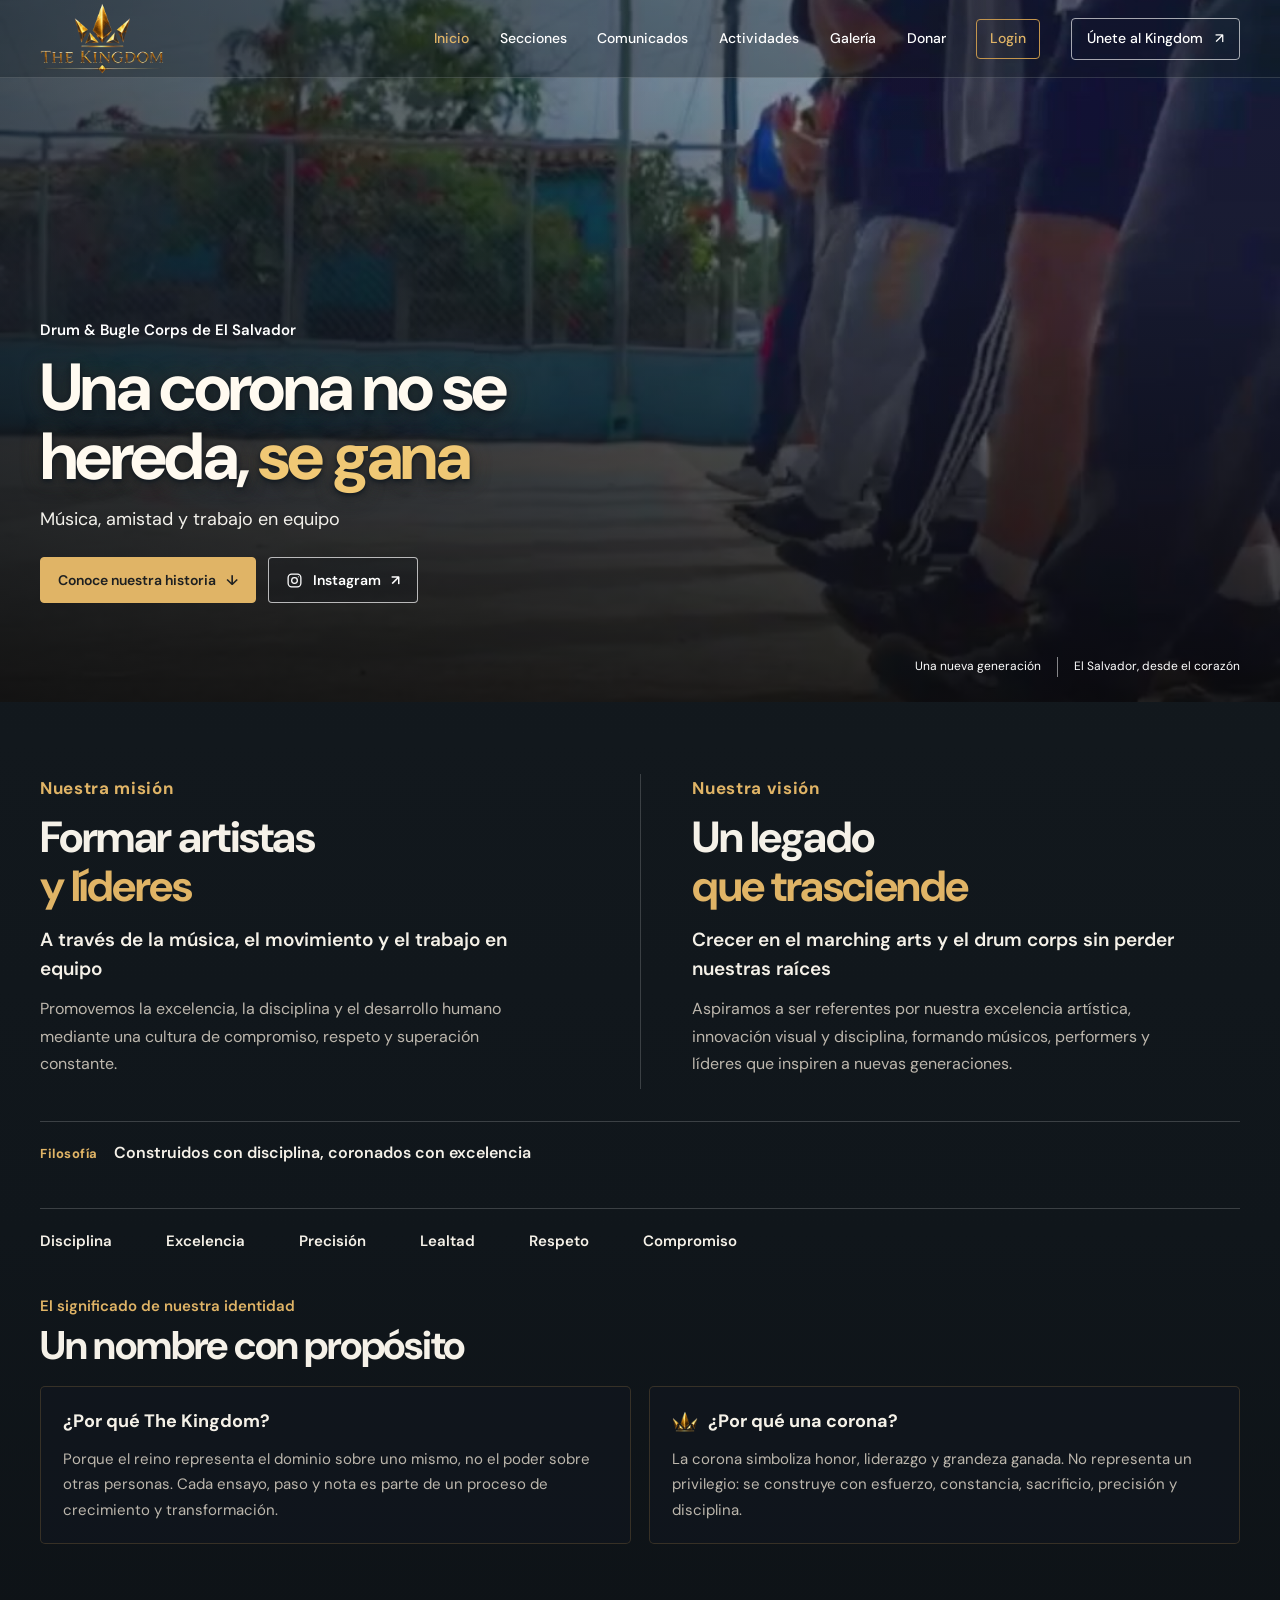
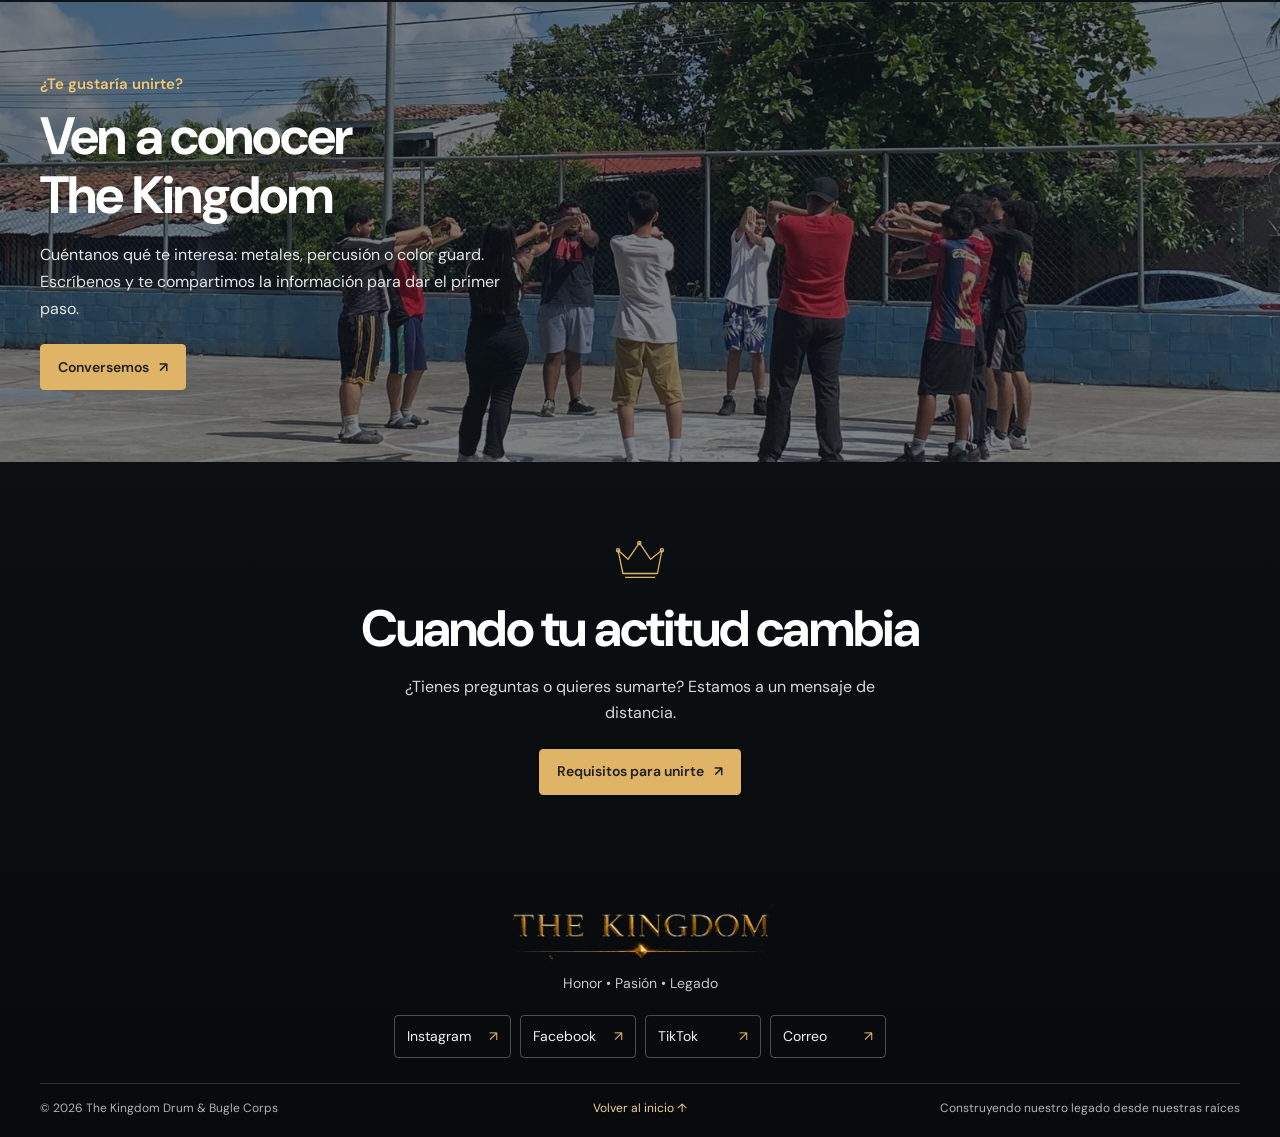
==== commit a2fb87c3: "Show communications editor only to active admins" ====
--- a/index.html
+++ b/index.html
@@ -27,9 +27,9 @@
     <link rel="preconnect" href="https://fonts.gstatic.com" crossorigin />
     <link href="https://fonts.googleapis.com/css2?family=DM+Sans:wght@400;500;600;700&display=swap" rel="stylesheet" />
     <link rel="icon" type="image/png" href="public/images/crown-menu-icon.png" />
-    <link rel="stylesheet" href="styles.css?v=admin-tools-20261028" />
+    <link rel="stylesheet" href="styles.css?v=admin-tools-flow-20261028" />
     <script src="script.js?v=announcement-post-20261028" defer></script>
-    <script src="public/js/admin-session.js?v=admin-session-20261028" defer></script>
+    <script src="public/js/admin-session.js?v=admin-session-button-20261028" defer></script>
   </head>
   <body>
     <a class="skip-link" href="#contenido">Saltar al contenido</a>
--- a/styles.css
+++ b/styles.css
@@ -79,6 +79,8 @@
 }
 .main-nav .nav-login:hover { color: #171614; background: var(--gold-dark); }
 .main-nav .nav-login.is-signed-in { background: #c3954d26; }
+.announcement-admin-entry { margin-top: 14px; }
+.announcement-admin-entry[hidden], .announcement-admin-tools[hidden] { display: none !important; }
 .main-nav .nav-cta {
   padding: 10px 15px; border: 1px solid #ffffffa0; border-radius: 4px;
   color: #fff; transition: background .18s ease, color .18s ease;
